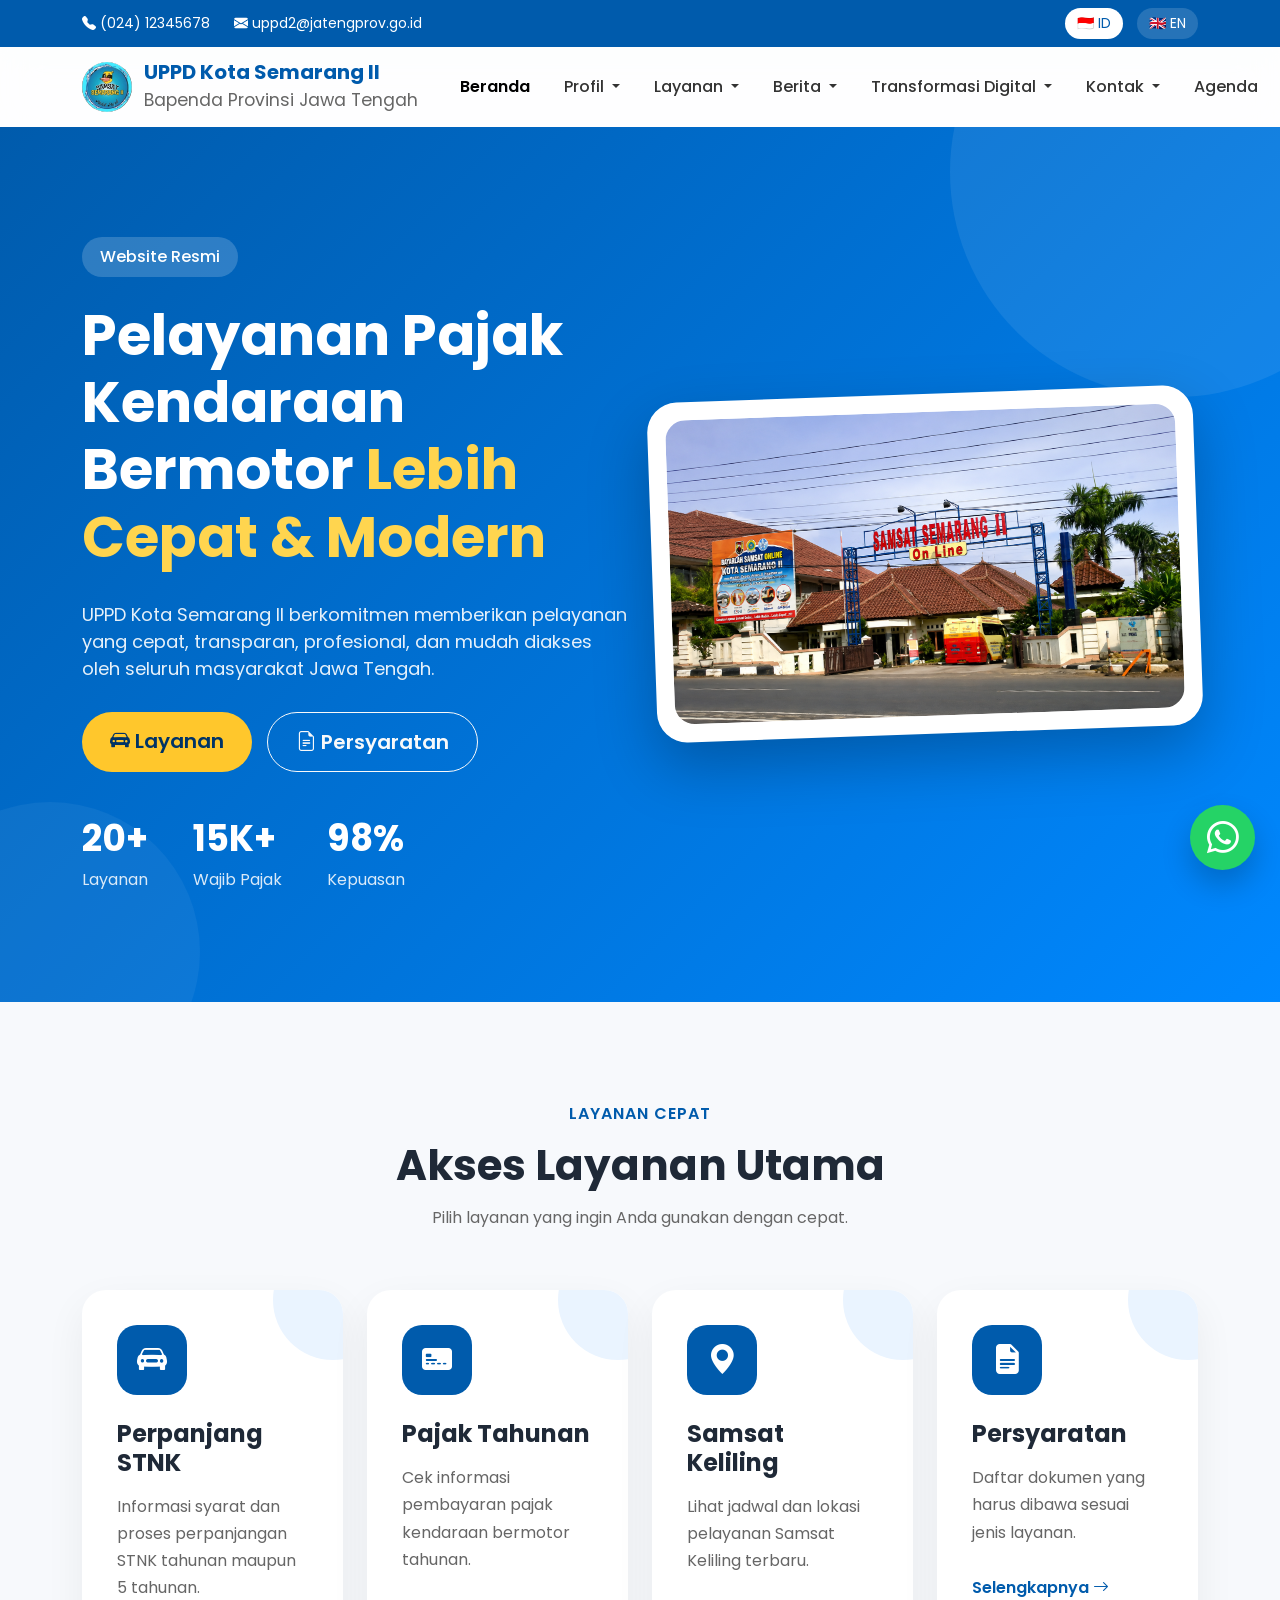
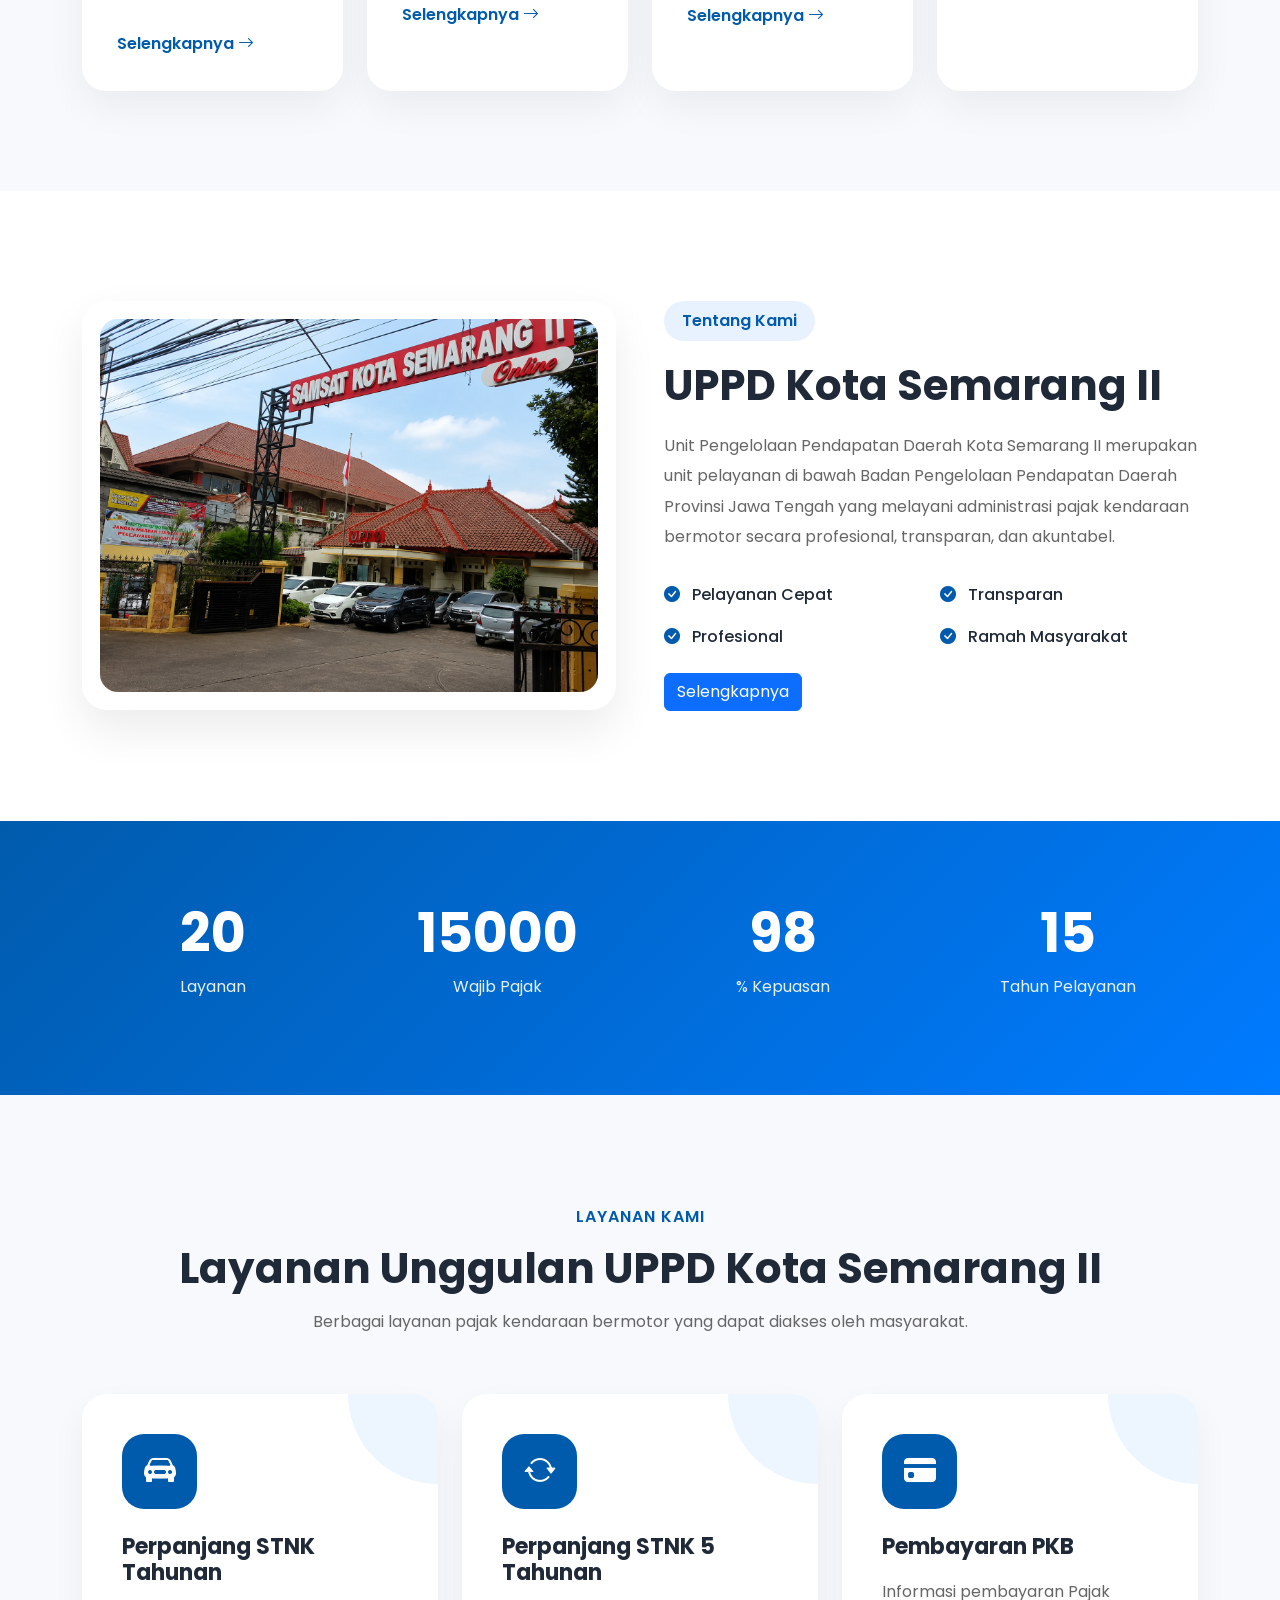
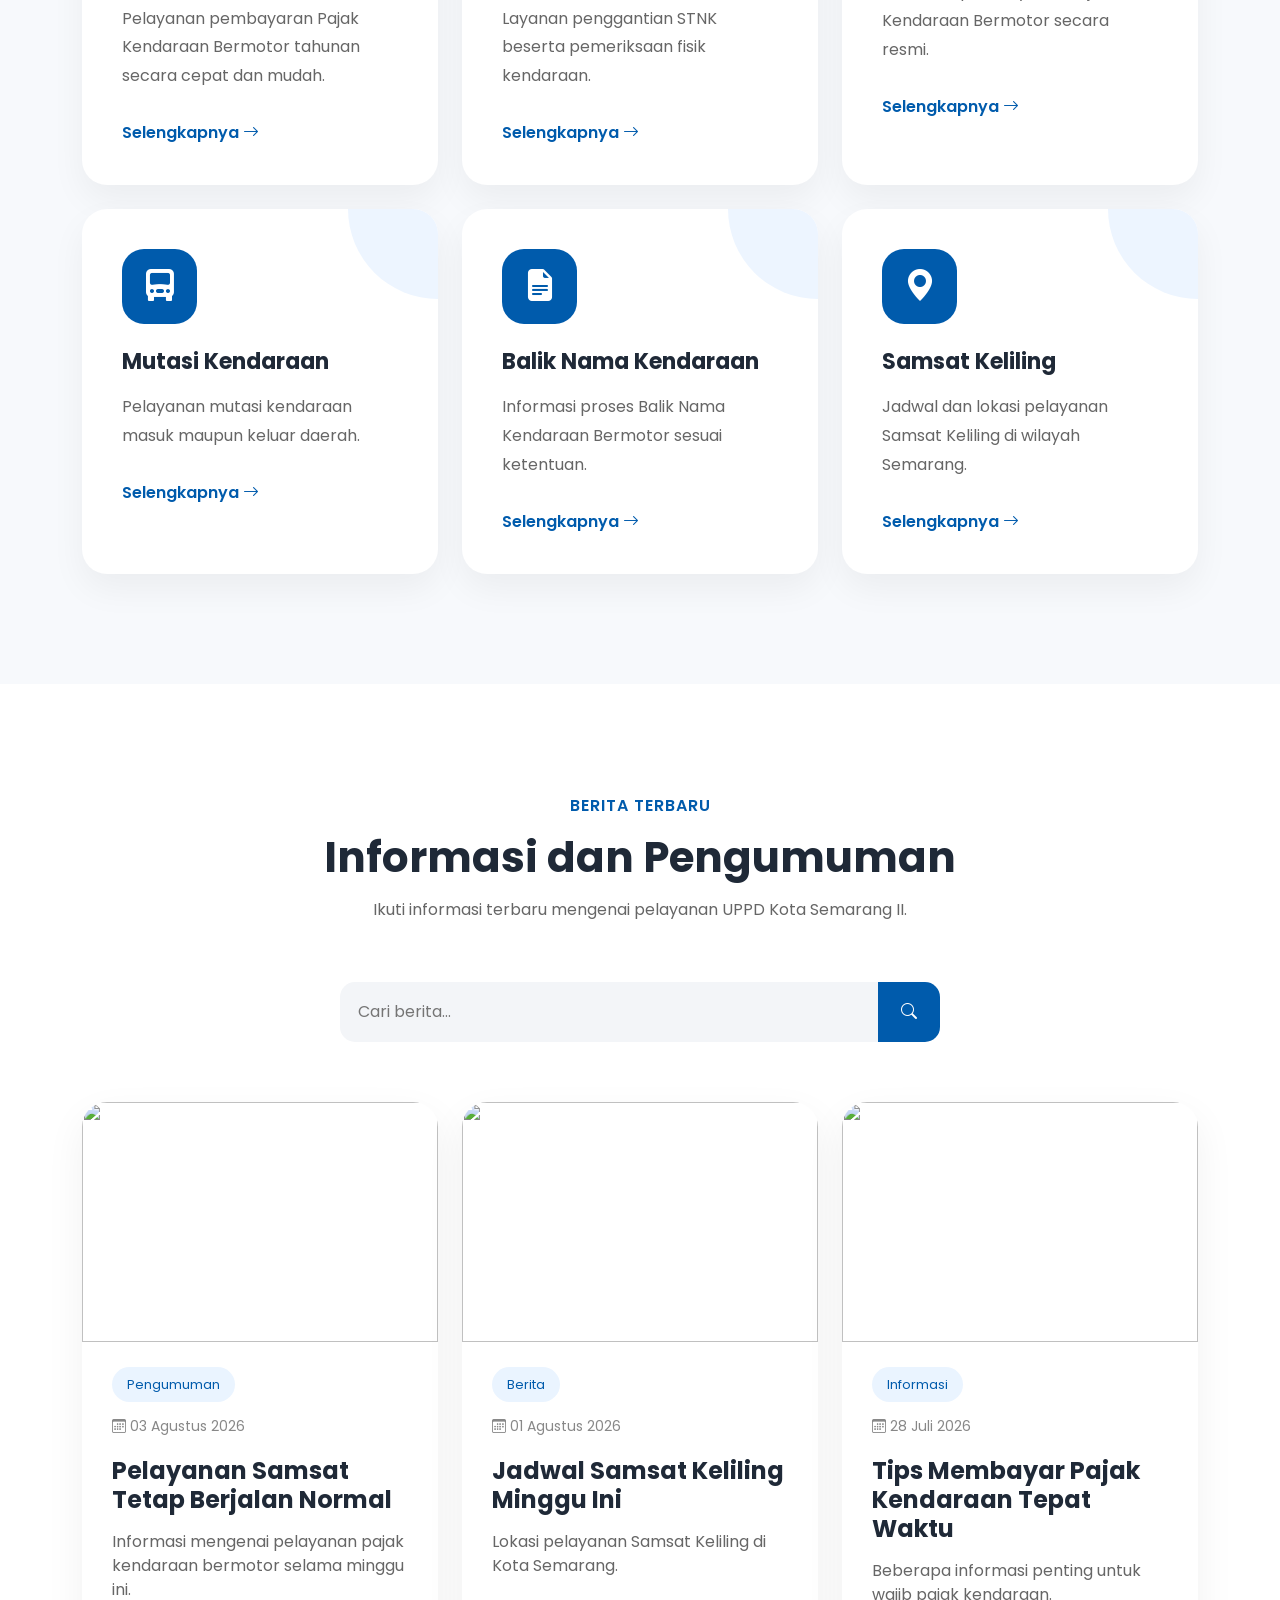
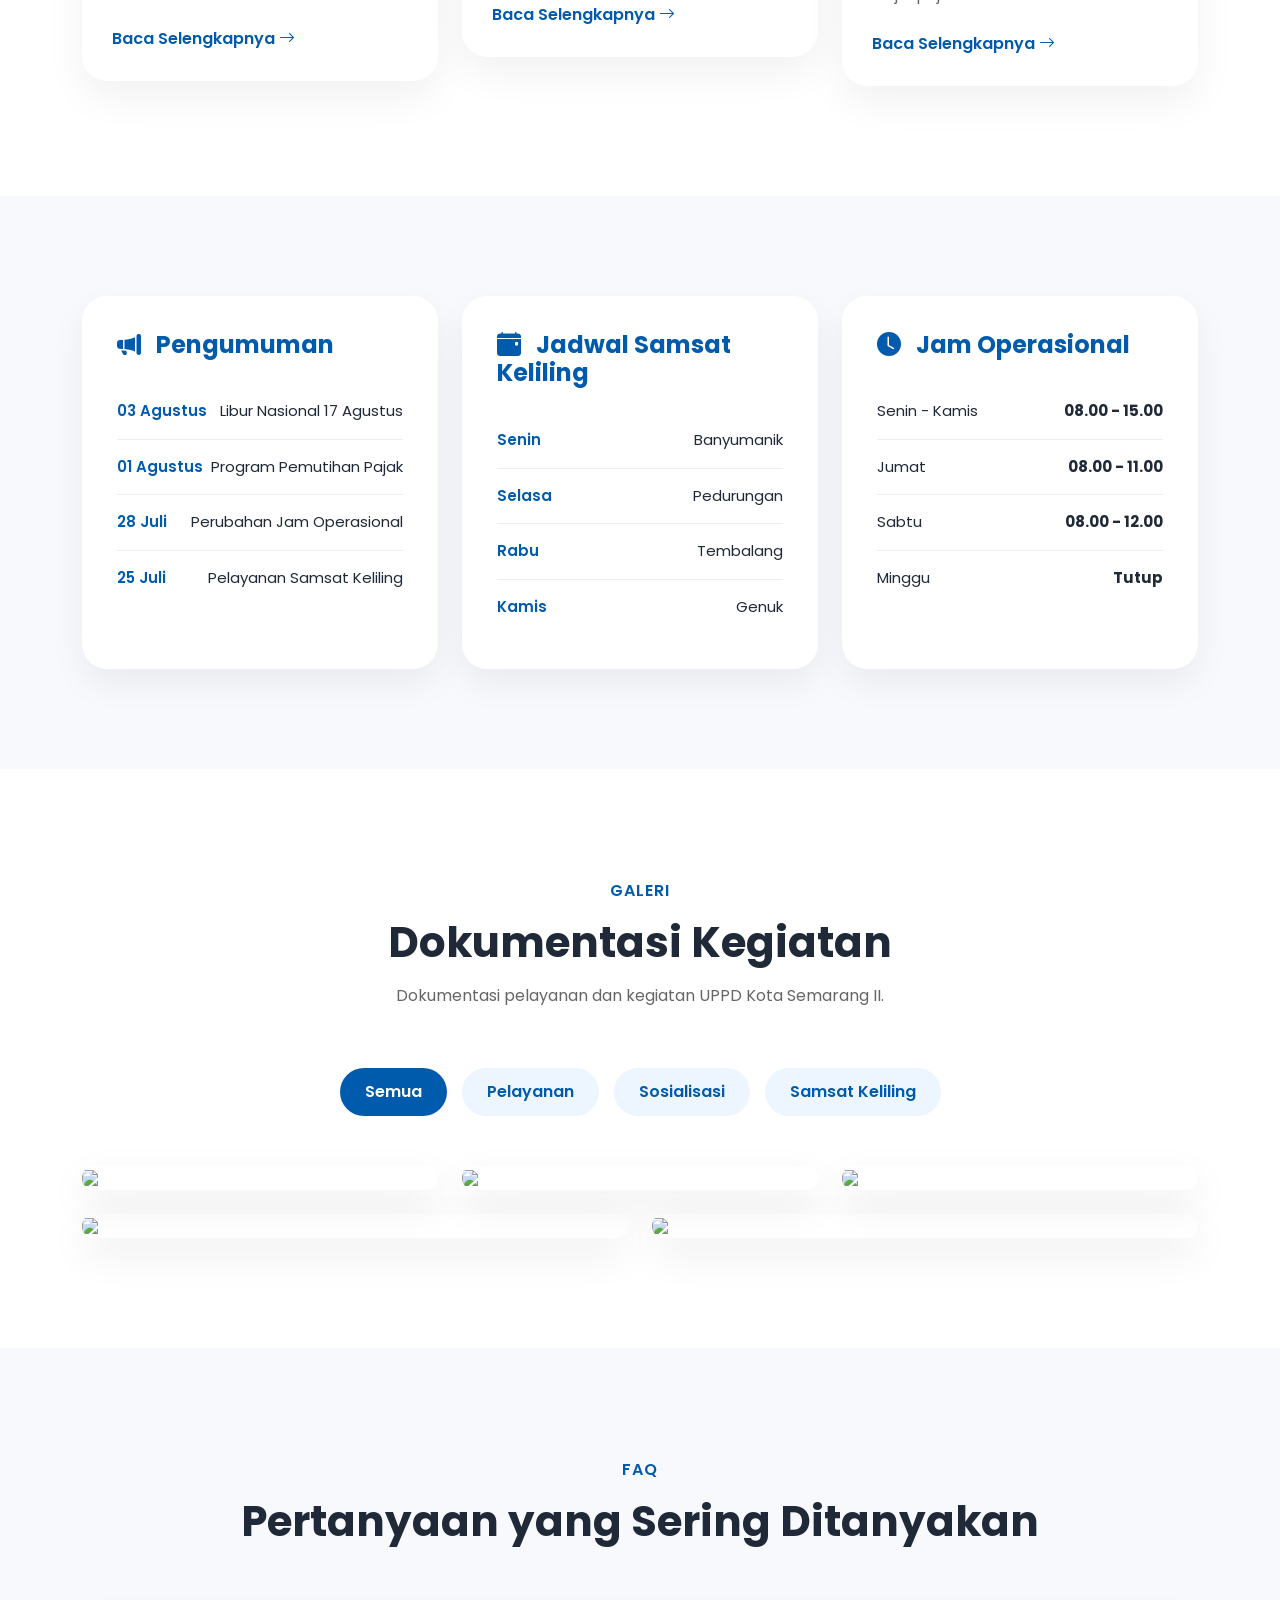
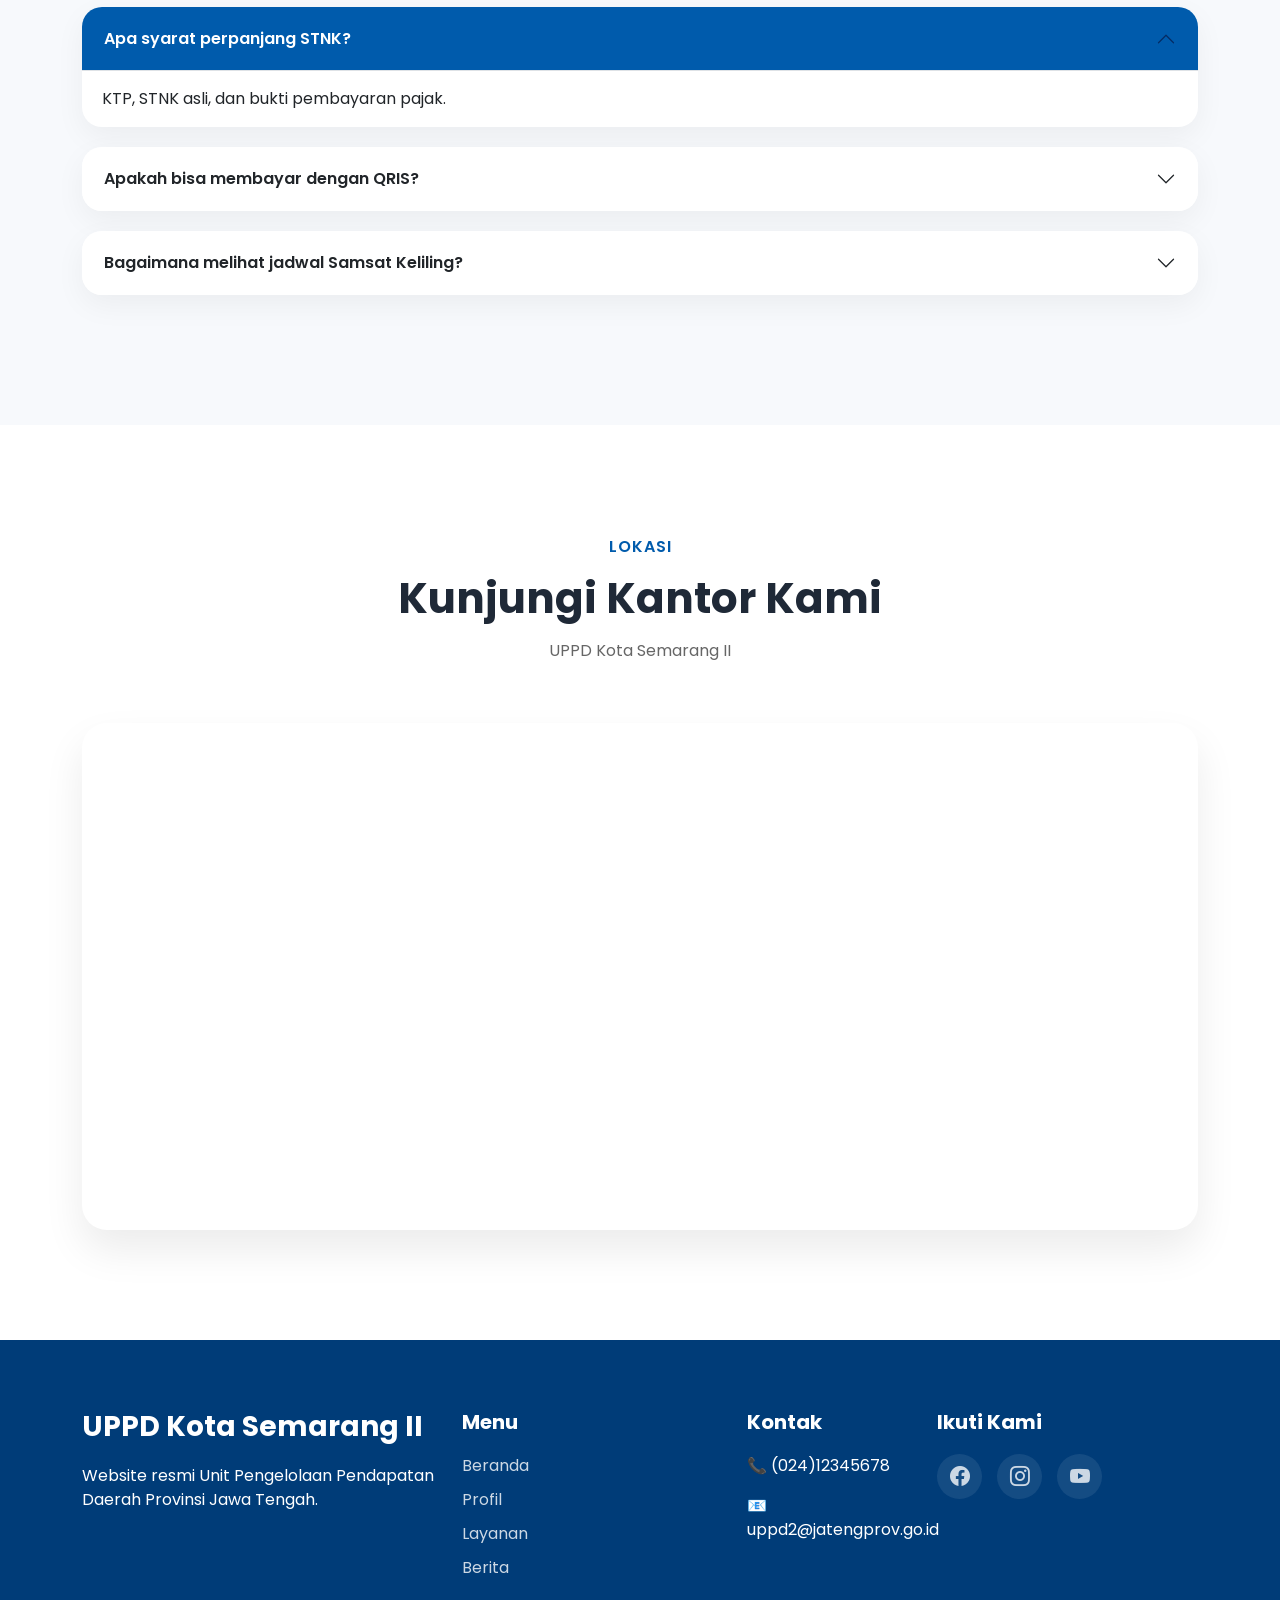
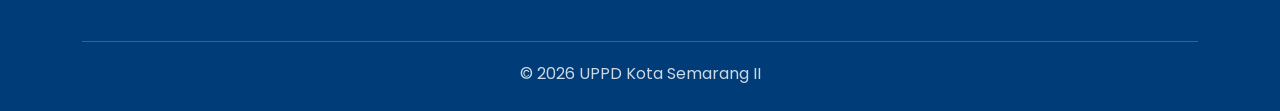
==== index.html @ 3cb52e7f "nambahin di index html agenda atau tombol agenda" ====
<!DOCTYPE html>
<html lang="id">

<head>
    <meta charset="UTF-8">
    <meta name="viewport" content="width=device-width, initial-scale=1.0">
    <link href="https://unpkg.com/aos@2.3.4/dist/aos.css" rel="stylesheet">

    <title>UPPD Kota Semarang II</title>

    <!-- Bootstrap -->
    <link href="https://cdn.jsdelivr.net/npm/bootstrap@5.3.8/dist/css/bootstrap.min.css" rel="stylesheet">

    <!-- Bootstrap Icons -->
    <link rel="stylesheet"
        href="https://cdn.jsdelivr.net/npm/bootstrap-icons@1.13.1/font/bootstrap-icons.min.css">

    <!-- Google Font -->
    <link href="https://fonts.googleapis.com/css2?family=Poppins:wght@300;400;500;600;700&display=swap"
        rel="stylesheet">

    <!-- CSS -->
    <link rel="stylesheet" href="assets/css/style.css">

</head>

<script src="https://unpkg.com/aos@2.3.4/dist/aos.js"></script>

<script>

AOS.init({

duration:900,

once:true

});

</script>

<div id="loader">

<div class="spinner-border text-primary">

</div>

</div>

<body>

    <!-- ================= TOP BAR ================= -->

    <div class="topbar">

        <div class="container">

            <div class="left">

                <span>
                    <i class="bi bi-telephone-fill"></i>
                    (024) 12345678
                </span>

                <span>
                    <i class="bi bi-envelope-fill"></i>
                    uppd2@jatengprov.go.id
                </span>

            </div>

            <div class="right">

                <button class="lang-btn active">
                    🇮🇩 ID
                </button>

                <button class="lang-btn">
                    🇬🇧 EN
                </button>

            </div>

        </div>

    </div>

    <!-- ================= NAVBAR ================= -->

    <nav class="navbar navbar-expand-lg custom-navbar">

        <div class="container">

            <a class="navbar-brand d-flex align-items-center" href="#">

                <img src="assets/img/logo.png"
                    class="logo">

                <div>

                    <h5>UPPD Kota Semarang II</h5>

                    <small>Bapenda Provinsi Jawa Tengah</small>

                </div>

            </a>

            <button class="navbar-toggler"
                data-bs-toggle="collapse"
                data-bs-target="#navbar">

                <span class="navbar-toggler-icon"></span>

            </button>

            <div class="collapse navbar-collapse"
                id="navbar">

                <ul class="navbar-nav ms-auto">

                    <!-- Beranda -->
<li class="nav-item">
    <a href="index.html" class="nav-link active">Beranda</a>
</li>

<!-- Profil -->
<li class="nav-item dropdown">

    <a class="nav-link dropdown-toggle"
       href="javascript:void(0)">

        Profil

    </a>

    <ul class="dropdown-menu">

        <li><a class="dropdown-item" href="pages/sejarah.html">Sejarah</a></li>

        <li><a class="dropdown-item" href="pages/visi misi.html">Visi & Misi</a></li>

        <li><a class="dropdown-item" href="pages/struktur organisasi.html">Struktur Organisasi</a></li>

        <li><a class="dropdown-item" href="pages/tugas fungsi.html">Tugas & Fungsi</a></li>

    </ul>

</li>

<!-- Layanan -->
<li class="nav-item dropdown">

    <a class="nav-link dropdown-toggle"
       href="javascript:void(0)">

        Layanan

    </a>

    <ul class="dropdown-menu">

        <li><a class="dropdown-item" href="#">Perpanjang STNK</a></li>

        <li><a class="dropdown-item" href="#">Pajak Tahunan</a></li>

        <li><a class="dropdown-item" href="#">Balik Nama</a></li>

        <li><a class="dropdown-item" href="#">Mutasi Kendaraan</a></li>

    </ul>

</li>

<!-- Berita -->
<li class="nav-item dropdown">

    <a class="nav-link dropdown-toggle"
       href="javascript:void(0)">

        Berita

    </a>

    <ul class="dropdown-menu">

        <li><a class="dropdown-item" href="#">Berita Terbaru</a></li>

        <li><a class="dropdown-item" href="#">Pengumuman</a></li>


    </ul>

</li>

<!-- Transformasi Digital -->
<li class="nav-item dropdown">

    <a class="nav-link dropdown-toggle"
       href="javascript:void(0)">

        Transformasi Digital

    </a>

    <ul class="dropdown-menu">

        <li><a class="dropdown-item" href="#">Infrastruktur Digital</a></li>

        <li><a class="dropdown-item" href="#">Pemerintahan Digital</a></li>

        <li><a class="dropdown-item" href="#">Ekonomi Digital</a></li>

        <li><a class="dropdown-item" href="#">Masyarakat Digital</a></li>

    </ul>

</li>


<!-- Kontak -->
<li class="nav-item dropdown">

    <a class="nav-link dropdown-toggle"
       href="javascript:void(0)">

        Kontak

    </a>

    <ul class="dropdown-menu">

    <li><a class="dropdown-item" href="https://www.youtube.com/@samsatsemarang2" target="_blank">

        <i class="bi bi-youtube text-danger me-2"></i>YouTube</a></li>



        <li><a class="dropdown-item" href="https://www.instagram.com/samsatsemarang2?igsh=bXV6NGZ3dWNsMjY3" target="_blank">

         <i class="bi bi-instagram text-danger me-2"></i>Instagram</a></li>



       <li><a class="dropdown-item"href="https://x.com/samsatsmg2"target="_blank">

        <i class="bi bi-twitter-x text-dark me-2"></i>Twitter</a></li>



        <li><a class="dropdown-item"href="https://www.tiktok.com/@samsatsemarang2?_r=1&_t=ZS-98YslvscVRh"target="_blank">

        <i class="bi bi-tiktok text-dark me-2"></i>TikTok</a></li>

    </ul>

</li>

<!-- Agenda -->
<li class="nav-item">
    <a href="#" class="nav-link">
        
        Agenda

    </a>

</li>

                </ul>

            </div>

        </div>

    </nav>

<!-- ================= HERO ================= -->

<section class="hero">

    <div class="container">

        <div class="row align-items-center">

            <div class="col-lg-6">

                <span class="hero-badge">
                    Website Resmi
                </span>

                <h1>
                    Pelayanan Pajak Kendaraan Bermotor
                    <span>Lebih Cepat & Modern</span>
                </h1>

                <p>
                    UPPD Kota Semarang II berkomitmen memberikan pelayanan
                    yang cepat, transparan, profesional, dan mudah diakses
                    oleh seluruh masyarakat Jawa Tengah.
                </p>

                <div class="hero-button">

                    <a href="#" class="btn btn-primary btn-lg">
                        <i class="bi bi-car-front-fill"></i>
                        Layanan
                    </a>

                    <a href="#" class="btn btn-outline-light btn-lg">
                        <i class="bi bi-file-earmark-text"></i>
                        Persyaratan
                    </a>

                </div>

                <div class="hero-info">

                    <div>

                        <h3>20+</h3>

                        <span>Layanan</span>

                    </div>

                    <div>

                        <h3>15K+</h3>

                        <span>Wajib Pajak</span>

                    </div>

                    <div>

                        <h3>98%</h3>

                        <span>Kepuasan</span>

                    </div>

                </div>

            </div>

            <div class="col-lg-6">

                <div class="hero-image">

                    <img src="assets/img/gedung_samsat.png"
                        class="img-fluid"
                        alt="Gedung UPPD Kota Semarang II">

                </div>

            </div>

        </div>

    </div>

</section>

<!-- ================= QUICK SERVICE ================= -->

<section class="quick-service">

    <div class="container">

        <div class="section-title text-center">

            <span>Layanan Cepat</span>

            <h2>Akses Layanan Utama</h2>

            <p>
                Pilih layanan yang ingin Anda gunakan dengan cepat.
            </p>

        </div>

        <div class="row g-4">

            <div class="col-lg-3 col-md-6">

                <div class="service-card">

                    <div class="service-icon">
                        <i class="bi bi-car-front-fill"></i>
                    </div>

                    <h4>Perpanjang STNK</h4>

                    <p>
                        Informasi syarat dan proses perpanjangan STNK tahunan maupun 5 tahunan.
                    </p>

                    <a href="#">
                        Selengkapnya
                        <i class="bi bi-arrow-right"></i>
                    </a>

                </div>

            </div>

            <div class="col-lg-3 col-md-6">

                <div class="service-card">

                    <div class="service-icon">

                        <i class="bi bi-credit-card-2-front-fill"></i>

                    </div>

                    <h4>Pajak Tahunan</h4>

                    <p>
                        Cek informasi pembayaran pajak kendaraan bermotor tahunan.
                    </p>

                    <a href="#">
                        Selengkapnya
                        <i class="bi bi-arrow-right"></i>
                    </a>

                </div>

            </div>

            <div class="col-lg-3 col-md-6">

                <div class="service-card">

                    <div class="service-icon">

                        <i class="bi bi-geo-alt-fill"></i>

                    </div>

                    <h4>Samsat Keliling</h4>

                    <p>
                        Lihat jadwal dan lokasi pelayanan Samsat Keliling terbaru.
                    </p>

                    <a href="#">
                        Selengkapnya
                        <i class="bi bi-arrow-right"></i>
                    </a>

                </div>

            </div>

            <div class="col-lg-3 col-md-6">

                <div class="service-card">

                    <div class="service-icon">

                        <i class="bi bi-file-earmark-text-fill"></i>

                    </div>

                    <h4>Persyaratan</h4>

                    <p>
                        Daftar dokumen yang harus dibawa sesuai jenis layanan.
                    </p>

                    <a href="#">
                        Selengkapnya
                        <i class="bi bi-arrow-right"></i>
                    </a>

                </div>

            </div>

        </div>

    </div>

</section>

<!-- ================= ABOUT ================= -->

<section class="about">

    <div class="container">

        <div class="row align-items-center g-5">

            <div class="col-lg-6">

                <div class="about-image">

                    <img src="assets/img/gambar_gedung.png"
                        class="img-fluid"
                        alt="Gedung UPPD Kota Semarang II">


                </div>

            </div>

            <div class="col-lg-6">

                <span class="section-tag">
                    Tentang Kami
                </span>

                <h2>
                    UPPD Kota Semarang II
                </h2>

                <p>

                    Unit Pengelolaan Pendapatan Daerah Kota Semarang II
                    merupakan unit pelayanan di bawah Badan Pengelolaan
                    Pendapatan Daerah Provinsi Jawa Tengah yang melayani
                    administrasi pajak kendaraan bermotor secara profesional,
                    transparan, dan akuntabel.

                </p>

                <div class="about-list">

                    <div>

                        <i class="bi bi-check-circle-fill"></i>

                        Pelayanan Cepat

                    </div>

                    <div>

                        <i class="bi bi-check-circle-fill"></i>

                        Transparan

                    </div>

                    <div>

                        <i class="bi bi-check-circle-fill"></i>

                        Profesional

                    </div>

                    <div>

                        <i class="bi bi-check-circle-fill"></i>

                        Ramah Masyarakat

                    </div>

                </div>

                <a href="#" class="btn btn-primary mt-4">

                    Selengkapnya

                </a>

            </div>

        </div>

    </div>

</section>

<!-- ================= STATISTICS ================= -->

<section class="statistics">

    <div class="container">

        <div class="row text-center">

            <div class="col-lg-3 col-md-6">

                <div class="stat-card">

                    <h2 class="counter" data-target="20">0</h2>

                    <p>Layanan</p>

                </div>

            </div>

            <div class="col-lg-3 col-md-6">

                <div class="stat-card">

                    <h2 class="counter" data-target="15000">0</h2>

                    <p>Wajib Pajak</p>

                </div>

            </div>

            <div class="col-lg-3 col-md-6">

                <div class="stat-card">

                    <h2 class="counter" data-target="98">0</h2>

                    <p>% Kepuasan</p>

                </div>

            </div>

            <div class="col-lg-3 col-md-6">

                <div class="stat-card">

                    <h2 class="counter" data-target="15">0</h2>

                    <p>Tahun Pelayanan</p>

                </div>

            </div>

        </div>

    </div>

</section>

<!-- ================= SERVICES ================= -->

<section class="services">

    <div class="container">

        <div class="section-title text-center">

            <span>Layanan Kami</span>

            <h2>Layanan Unggulan UPPD Kota Semarang II</h2>

            <p>
                Berbagai layanan pajak kendaraan bermotor yang dapat diakses oleh masyarakat.
            </p>

        </div>

        <div class="row g-4">

            <div class="col-lg-4 col-md-6">

                <div class="service-box">

                    <div class="service-top">

                        <i class="bi bi-car-front-fill"></i>

                    </div>

                    <h4>Perpanjang STNK Tahunan</h4>

                    <p>
                        Pelayanan pembayaran Pajak Kendaraan Bermotor tahunan secara cepat dan mudah.
                    </p>

                    <a href="#">
                        Selengkapnya
                        <i class="bi bi-arrow-right"></i>
                    </a>

                </div>

            </div>

            <div class="col-lg-4 col-md-6">

                <div class="service-box">

                    <div class="service-top">

                        <i class="bi bi-arrow-repeat"></i>

                    </div>

                    <h4>Perpanjang STNK 5 Tahunan</h4>

                    <p>
                        Layanan penggantian STNK beserta pemeriksaan fisik kendaraan.
                    </p>

                    <a href="#">
                        Selengkapnya
                        <i class="bi bi-arrow-right"></i>
                    </a>

                </div>

            </div>

            <div class="col-lg-4 col-md-6">

                <div class="service-box">

                    <div class="service-top">

                        <i class="bi bi-credit-card-fill"></i>

                    </div>

                    <h4>Pembayaran PKB</h4>

                    <p>
                        Informasi pembayaran Pajak Kendaraan Bermotor secara resmi.
                    </p>

                    <a href="#">
                        Selengkapnya
                        <i class="bi bi-arrow-right"></i>
                    </a>

                </div>

            </div>

            <div class="col-lg-4 col-md-6">

                <div class="service-box">

                    <div class="service-top">

                        <i class="bi bi-truck-front-fill"></i>

                    </div>

                    <h4>Mutasi Kendaraan</h4>

                    <p>
                        Pelayanan mutasi kendaraan masuk maupun keluar daerah.
                    </p>

                    <a href="#">
                        Selengkapnya
                        <i class="bi bi-arrow-right"></i>
                    </a>

                </div>

            </div>

            <div class="col-lg-4 col-md-6">

                <div class="service-box">

                    <div class="service-top">

                        <i class="bi bi-file-earmark-text-fill"></i>

                    </div>

                    <h4>Balik Nama Kendaraan</h4>

                    <p>
                        Informasi proses Balik Nama Kendaraan Bermotor sesuai ketentuan.
                    </p>

                    <a href="#">
                        Selengkapnya
                        <i class="bi bi-arrow-right"></i>
                    </a>

                </div>

            </div>

            <div class="col-lg-4 col-md-6">

                <div class="service-box">

                    <div class="service-top">

                        <i class="bi bi-geo-alt-fill"></i>

                    </div>

                    <h4>Samsat Keliling</h4>

                    <p>
                        Jadwal dan lokasi pelayanan Samsat Keliling di wilayah Semarang.
                    </p>

                    <a href="#">
                        Selengkapnya
                        <i class="bi bi-arrow-right"></i>
                    </a>

                </div>

            </div>

        </div>

    </div>

</section>

<!-- ================= NEWS ================= -->

<section class="news">

    <div class="container">

        <div class="section-title text-center">

            <span>Berita Terbaru</span>

            <h2>Informasi dan Pengumuman</h2>

            <p>
                Ikuti informasi terbaru mengenai pelayanan UPPD Kota Semarang II.
            </p>

        </div>

        <div class="news-search">

            <input type="text"
                placeholder="Cari berita...">

            <button>

                <i class="bi bi-search"></i>

            </button>

        </div>

        <div class="row g-4">

            <!-- Card 1 -->

            <div class="col-lg-4">

                <div class="news-card">

                    <img src="https://placehold.co/600x400?text=Berita+1">

                    <div class="news-body">

                        <span class="badge-news">
                            Pengumuman
                        </span>

                        <small>

                            <i class="bi bi-calendar3"></i>

                            03 Agustus 2026

                        </small>

                        <h4>

                            Pelayanan Samsat Tetap Berjalan Normal

                        </h4>

                        <p>

                            Informasi mengenai pelayanan pajak kendaraan bermotor
                            selama minggu ini.

                        </p>

                        <a href="#">

                            Baca Selengkapnya

                            <i class="bi bi-arrow-right"></i>

                        </a>

                    </div>

                </div>

            </div>

            <!-- Card 2 -->

            <div class="col-lg-4">

                <div class="news-card">

                    <img src="https://placehold.co/600x400?text=Berita+2">

                    <div class="news-body">

                        <span class="badge-news">
                            Berita
                        </span>

                        <small>

                            <i class="bi bi-calendar3"></i>

                            01 Agustus 2026

                        </small>

                        <h4>

                            Jadwal Samsat Keliling Minggu Ini

                        </h4>

                        <p>

                            Lokasi pelayanan Samsat Keliling di Kota Semarang.

                        </p>

                        <a href="#">

                            Baca Selengkapnya

                            <i class="bi bi-arrow-right"></i>

                        </a>

                    </div>

                </div>

            </div>

            <!-- Card 3 -->

            <div class="col-lg-4">

                <div class="news-card">

                    <img src="https://placehold.co/600x400?text=Berita+3">

                    <div class="news-body">

                        <span class="badge-news">
                            Informasi
                        </span>

                        <small>

                            <i class="bi bi-calendar3"></i>

                            28 Juli 2026

                        </small>

                        <h4>

                            Tips Membayar Pajak Kendaraan Tepat Waktu

                        </h4>

                        <p>

                            Beberapa informasi penting untuk wajib pajak kendaraan.

                        </p>

                        <a href="#">

                            Baca Selengkapnya

                            <i class="bi bi-arrow-right"></i>

                        </a>

                    </div>

                </div>

            </div>

        </div>

    </div>

</section>

<!-- ================= INFORMATION ================= -->

<section class="information">

    <div class="container">

        <div class="row g-4">

            <!-- Pengumuman -->

            <div class="col-lg-4">

                <div class="info-panel">

                    <h3>

                        <i class="bi bi-megaphone-fill"></i>

                        Pengumuman

                    </h3>

                    <ul>

                        <li>

                            <span>03 Agustus</span>

                            Libur Nasional 17 Agustus

                        </li>

                        <li>

                            <span>01 Agustus</span>

                            Program Pemutihan Pajak

                        </li>

                        <li>

                            <span>28 Juli</span>

                            Perubahan Jam Operasional

                        </li>

                        <li>

                            <span>25 Juli</span>

                            Pelayanan Samsat Keliling

                        </li>

                    </ul>

                </div>

            </div>

            <!-- Jadwal -->

            <div class="col-lg-4">

                <div class="info-panel">

                    <h3>

                        <i class="bi bi-calendar-event-fill"></i>

                        Jadwal Samsat Keliling

                    </h3>

                    <ul>

                        <li>

                            <span>Senin</span>

                            Banyumanik

                        </li>

                        <li>

                            <span>Selasa</span>

                            Pedurungan

                        </li>

                        <li>

                            <span>Rabu</span>

                            Tembalang

                        </li>

                        <li>

                            <span>Kamis</span>

                            Genuk

                        </li>

                    </ul>

                </div>

            </div>

            <!-- Jam -->

            <div class="col-lg-4">

                <div class="info-panel">

                    <h3>

                        <i class="bi bi-clock-fill"></i>

                        Jam Operasional

                    </h3>

                    <ul>

                        <li>

                            Senin - Kamis

                            <strong>08.00 - 15.00</strong>

                        </li>

                        <li>

                            Jumat

                            <strong>08.00 - 11.00</strong>

                        </li>

                        <li>

                            Sabtu

                            <strong>08.00 - 12.00</strong>

                        </li>

                        <li>

                            Minggu

                            <strong>Tutup</strong>

                        </li>

                    </ul>

                </div>

            </div>

        </div>

    </div>

</section>

<!-- ================= GALLERY ================= -->

<section class="gallery">

    <div class="container">

        <div class="section-title text-center">

            <span>Galeri</span>

            <h2>Dokumentasi Kegiatan</h2>

            <p>
                Dokumentasi pelayanan dan kegiatan UPPD Kota Semarang II.
            </p>

        </div>

        <div class="gallery-filter">

            <button class="active">Semua</button>
            <button>Pelayanan</button>
            <button>Sosialisasi</button>
            <button>Samsat Keliling</button>

        </div>

        <div class="row g-4">

            <div class="col-lg-4">

                <div class="gallery-card">

                    <img src="https://placehold.co/700x500?text=Gallery+1">

                </div>

            </div>

            <div class="col-lg-4">

                <div class="gallery-card">

                    <img src="https://placehold.co/700x500?text=Gallery+2">

                </div>

            </div>

            <div class="col-lg-4">

                <div class="gallery-card">

                    <img src="https://placehold.co/700x500?text=Gallery+3">

                </div>

            </div>

            <div class="col-lg-6">

                <div class="gallery-card">

                    <img src="https://placehold.co/900x500?text=Gallery+4">

                </div>

            </div>

            <div class="col-lg-6">

                <div class="gallery-card">

                    <img src="https://placehold.co/900x500?text=Gallery+5">

                </div>

            </div>

        </div>

    </div>

</section>

<!-- ================= FAQ ================= -->

<section class="faq">

<div class="container">

<div class="section-title text-center">

<span>FAQ</span>

<h2>Pertanyaan yang Sering Ditanyakan</h2>

</div>

<div class="accordion" id="faq">

<div class="accordion-item">

<h2 class="accordion-header">

<button class="accordion-button"
data-bs-toggle="collapse"
data-bs-target="#q1">

Apa syarat perpanjang STNK?

</button>

</h2>

<div id="q1"
class="accordion-collapse collapse show">

<div class="accordion-body">

KTP, STNK asli, dan bukti pembayaran pajak.

</div>

</div>

</div>

<div class="accordion-item">

<h2 class="accordion-header">

<button class="accordion-button collapsed"
data-bs-toggle="collapse"
data-bs-target="#q2">

Apakah bisa membayar dengan QRIS?

</button>

</h2>

<div id="q2"
class="accordion-collapse collapse">

<div class="accordion-body">

Ya, pembayaran mengikuti metode yang tersedia pada loket pelayanan.

</div>

</div>

</div>

<div class="accordion-item">

<h2 class="accordion-header">

<button class="accordion-button collapsed"
data-bs-toggle="collapse"
data-bs-target="#q3">

Bagaimana melihat jadwal Samsat Keliling?

</button>

</h2>

<div id="q3"
class="accordion-collapse collapse">

<div class="accordion-body">

Silakan lihat pada menu Jadwal Samsat Keliling di halaman utama.

</div>

</div>

</div>

</div>

</div>

</section>

<!-- ================= MAP ================= -->

<section class="maps">

    <div class="container">

        <div class="section-title text-center">

            <span>Lokasi</span>

            <h2>Kunjungi Kantor Kami</h2>

            <p>
                UPPD Kota Semarang II
            </p>

        </div>

        <div class="map-card">

            <iframe
                src="https://www.google.com/maps?q=UPPD+Kota+Semarang+II&output=embed"
                loading="lazy"
                allowfullscreen>
            </iframe>

        </div>

    </div>

</section>

<!-- ================= FOOTER ================= -->

<footer>

<div class="container">

<div class="row">

<div class="col-lg-4">

<h3>UPPD Kota Semarang II</h3>

<p>

Website resmi Unit Pengelolaan Pendapatan Daerah
Provinsi Jawa Tengah.

</p>

</div>

<div class="col-lg-3">

<h5>Menu</h5>

<ul>

<li><a href="#">Beranda</a></li>

<li><a href="#">Profil</a></li>

<li><a href="#">Layanan</a></li>

<li><a href="#">Berita</a></li>

</ul>

</div>

<div class="col-lg-2">

<h5>Kontak</h5>

<p>

📞 (024)12345678

</p>

<p>

📧 uppd2@jatengprov.go.id

</p>

</div>

<div class="col-lg-3">

<h5>Ikuti Kami</h5>

<div class="social">

<a href="#"><i class="bi bi-facebook"></i></a>

<a href="#"><i class="bi bi-instagram"></i></a>

<a href="#"><i class="bi bi-youtube"></i></a>

</div>

</div>

</div>

<hr>

<div class="copyright">

© 2026 UPPD Kota Semarang II

</div>

</div>

</footer>

<a href="#"
class="wa-button">

<i class="bi bi-whatsapp"></i>

</a>

<button id="topBtn">

<i class="bi bi-arrow-up"></i>

</button>

<script src="assets/js/main.js"></script>
<script src="https://cdn.jsdelivr.net/npm/bootstrap@5.3.8/dist/js/bootstrap.bundle.min.js"></script>

</body>
</html>
---- assets/css/style.css ----
/* =============================

GLOBAL

============================= */

*{
    margin:0;
    padding:0;
    box-sizing:border-box;
    font-family:'Poppins',sans-serif;
}

html{

    scroll-behavior:smooth;

}

body{

    background:#F5F7FA;
    color:#1F2937;

}

/* =============================

TOPBAR

============================= */

.topbar{

    background:#005BAC;
    color:white;
    padding:8px 0;
    font-size:14px;

}

.topbar .container{

    display:flex;
    justify-content:space-between;
    align-items:center;

}

.topbar span{

    margin-right:20px;

}

.lang-btn{

    border:none;
    background:rgba(255,255,255,.15);
    color:white;
    padding:5px 12px;
    border-radius:50px;
    margin-left:10px;
    transition:.3s;

}

.lang-btn:hover{

    background:white;
    color:#005BAC;

}

.lang-btn.active{

    background:white;
    color:#005BAC;

}

/* =============================

NAVBAR

============================= */

.custom-navbar{

    position:sticky;

    top:0;

    z-index:999;

    background:rgba(255,255,255,.85);

    backdrop-filter:blur(20px);

    transition:.35s;

    box-shadow:none;

}

.custom-navbar.scrolled{

    background:white;

    box-shadow:0 12px 35px rgba(0,0,0,.08);

}

.logo{

    width:50px;
    height:50px;
    border-radius:50%;
    margin-right:12px;

}

.navbar-brand h5{

    margin:0;
    font-weight:700;
    color:#005BAC;

}

.navbar-brand small{

    color:#666;

}

.nav-link{

    font-weight:500;
    margin-left:18px;
    color:#333;
    transition:.3s;

}

.nav-link:hover{

    color:#005BAC;

}

.nav-link.active{

    color:#005BAC;
    font-weight:600;

}

/* submenu */

.dropdown-submenu{

    position:relative;

}

.dropdown-submenu>.submenu{

    position:absolute;
    left:100%;
    top:0;

    width:250px;

    background:#fff;

    padding:15px 0;

    display:none;

    list-style:none;

    box-shadow:0 12px 30px rgba(0,0,0,.15);

}

.dropdown-submenu:hover>.submenu{

    display:block;

}

.submenu li a{

    display:block;
    padding:13px 25px;
    text-decoration:none;
    color:#222;

}

.submenu li a:hover{

    background:#0A88B5;
    color:white;

}

/* =============================

HERO

============================= */

.hero{

    position:relative;

    overflow:hidden;

    background:linear-gradient(
    135deg,
    #005BAC,
    #0088FF);

    color:white;

    padding:110px 0;

}

.hero::before{

    content:"";

    position:absolute;

    width:450px;

    height:450px;

    background:rgba(255,255,255,.08);

    border-radius:50%;

    top:-180px;

    right:-120px;

}

.hero::after{

    content:"";

    position:absolute;

    width:300px;

    height:300px;

    background:rgba(255,255,255,.05);

    border-radius:50%;

    bottom:-100px;

    left:-100px;

}

.hero .container{

    position:relative;

    z-index:2;

}

.hero-badge{

    display:inline-block;

    padding:8px 18px;

    border-radius:50px;

    background:rgba(255,255,255,.18);

    margin-bottom:25px;

    font-weight:500;

}

.hero h1{

    font-size:56px;

    font-weight:700;

    line-height:1.2;

}

.hero h1 span{

    color:#FFD54F;

}

.hero p{

    margin:30px 0;

    font-size:18px;

    opacity:.9;

}

.hero-button{

    display:flex;

    gap:15px;

    margin-bottom:45px;

}

.hero-button .btn{

    border-radius:50px;

    padding:14px 28px;

    font-weight:600;

}

.hero-button .btn-primary{

    background:#FFC72C;

    border:none;

    color:#003366;

}

.hero-button .btn-primary:hover{

    background:white;

}

.hero-button .btn-outline-light:hover{

    color:#005BAC;

}

.hero-info{

    display:flex;

    gap:45px;

}

.hero-info h3{

    font-size:36px;

    font-weight:700;

}

.hero-info span{

    opacity:.85;

}

.hero-image{

    background:white;

    padding:18px;

    border-radius:30px;

    box-shadow:0 25px 60px rgba(0,0,0,.25);

    transform:rotate(-2deg);

}

.hero-image img{

    border-radius:20px;

}

/*==============================

SECTION TITLE

==============================*/

.section-title{

    margin-bottom:60px;

}

.section-title span{

    color:#005BAC;

    font-weight:600;

    letter-spacing:1px;

    text-transform:uppercase;

}

.section-title h2{

    font-size:42px;

    font-weight:700;

    margin:15px 0;

}

.section-title p{

    color:#666;

}


/*==============================

QUICK SERVICE

==============================*/

.quick-service{

    padding:100px 0;

    background:#F7F9FC;

}

.service-card{

    background:white;

    border-radius:24px;

    padding:35px;

    height:100%;

    transition:.35s;

    box-shadow:0 15px 40px rgba(0,0,0,.06);

    position:relative;

    overflow:hidden;

}

.service-card::before{

    content:"";

    position:absolute;

    width:120px;

    height:120px;

    background:#EAF4FF;

    border-radius:50%;

    top:-50px;

    right:-50px;

    transition:.4s;

}

.service-card:hover{

    transform:translateY(-12px);

    box-shadow:0 25px 60px rgba(0,0,0,.15);

}

.service-card:hover::before{

    transform:scale(1.5);

}

.service-icon{

    width:70px;

    height:70px;

    border-radius:20px;

    background:#005BAC;

    color:white;

    display:flex;

    justify-content:center;

    align-items:center;

    font-size:30px;

    margin-bottom:25px;

}

.service-card h4{

    font-weight:700;

    margin-bottom:15px;

}

.service-card p{

    color:#666;

    line-height:1.7;

    margin-bottom:30px;

}

.service-card a{

    text-decoration:none;

    font-weight:600;

    color:#005BAC;

}

.service-card a i{

    transition:.3s;

}

.service-card:hover a i{

    margin-left:8px;

}

/*=============================

ABOUT

=============================*/

.about{

    padding:110px 0;

    background:white;

}

.section-tag{

    display:inline-block;

    background:#E8F2FF;

    color:#005BAC;

    padding:8px 18px;

    border-radius:50px;

    font-weight:600;

    margin-bottom:20px;

}

.about h2{

    font-size:42px;

    font-weight:700;

    margin-bottom:20px;

}

.about p{

    color:#666;

    line-height:1.9;

}

.about-image{

    background:white;

    padding:18px;

    border-radius:25px;

    box-shadow:0 20px 45px rgba(0,0,0,.08);

}

.about-image img{

    border-radius:18px;

}

.about-list{

    display:grid;

    grid-template-columns:repeat(2,1fr);

    gap:18px;

    margin-top:30px;

}

.about-list div{

    font-weight:500;

}

.about-list i{

    color:#005BAC;

    margin-right:8px;

}

/*=============================

STATISTICS

=============================*/

.statistics{

    background:linear-gradient(135deg,#005BAC,#007BFF);

    padding:80px 0;

}

.stat-card{

    color:white;

}

.stat-card h2{

    font-size:54px;

    font-weight:700;

}

.stat-card p{

    margin-top:10px;

    opacity:.9;

}

/*=============================

SERVICES

=============================*/

.services{

    padding:110px 0;

    background:#F7F9FC;

}

.service-box{

    background:white;

    padding:40px;

    border-radius:25px;

    height:100%;

    transition:.35s;

    box-shadow:0 15px 35px rgba(0,0,0,.05);

    position:relative;

    overflow:hidden;

}

.service-box::before{

    content:"";

    position:absolute;

    width:180px;

    height:180px;

    background:#EDF5FF;

    border-radius:50%;

    top:-90px;

    right:-90px;

    transition:.4s;

}

.service-box:hover{

transform:translateY(-12px);

box-shadow:0 25px 60px rgba(0,0,0,.14);

}

.service-box:hover::before{

    transform:scale(1.4);

}

.service-top{

    width:75px;

    height:75px;

    border-radius:22px;

    background:#005BAC;

    color:white;

    display:flex;

    justify-content:center;

    align-items:center;

    font-size:32px;

    margin-bottom:25px;

}

.service-box h4{

    font-size:22px;

    font-weight:700;

    margin-bottom:18px;

}

.service-box p{

    color:#666;

    line-height:1.8;

    margin-bottom:30px;

}

.service-box a{

    color:#005BAC;

    text-decoration:none;

    font-weight:600;

}

.service-box a i{

    transition:.3s;

}

.service-box:hover a i{

    margin-left:8px;

}

/*=========================

NEWS

==========================*/

.news{

    padding:110px 0;

    background:white;

}

.news-search{

    max-width:600px;

    margin:0 auto 60px;

    display:flex;

}

.news-search input{

    width:100%;

    border:none;

    background:#F3F5F8;

    padding:18px;

    border-radius:15px 0 0 15px;

    outline:none;

}

.news-search button{

    width:70px;

    border:none;

    background:#005BAC;

    color:white;

    border-radius:0 15px 15px 0;

}

.news-card{

    background:white;

    border-radius:25px;

    overflow:hidden;

    box-shadow:0 15px 40px rgba(0,0,0,.06);

    transition:.35s;

}

.news-card:hover{

    transform:translateY(-10px);

}

.news-card img{

    width:100%;

    height:240px;

    object-fit:cover;

}

.news-body{

    padding:30px;

}

.badge-news{

    background:#EAF4FF;

    color:#005BAC;

    padding:8px 15px;

    border-radius:50px;

    font-size:13px;

}

.news-body small{

    display:block;

    margin:20px 0;

    color:#888;

}

.news-body h4{

    font-weight:700;

    margin-bottom:15px;

}

.news-body p{

    color:#666;

    margin-bottom:25px;

}

.news-body a{

    color:#005BAC;

    text-decoration:none;

    font-weight:600;

}

/*==============================

INFORMATION

==============================*/

.information{

    padding:100px 0;

    background:#F7F9FC;

}

.info-panel{

    background:white;

    border-radius:25px;

    padding:35px;

    box-shadow:0 15px 35px rgba(0,0,0,.06);

    height:100%;

}

.info-panel h3{

    font-size:24px;

    margin-bottom:25px;

    color:#005BAC;

    font-weight:700;

}

.info-panel h3 i{

    margin-right:10px;

}

.info-panel ul{

    list-style:none;

    padding:0;

    margin:0;

}

.info-panel li{

    padding:16px 0;

    border-bottom:1px solid #eee;

    display:flex;

    justify-content:space-between;

    align-items:center;

    font-size:15px;

}

.info-panel li:last-child{

    border:none;

}

.info-panel span{

    color:#005BAC;

    font-weight:600;

}

/*=========================

GALLERY

==========================*/

.gallery{

    padding:110px 0;

    background:white;

}

.gallery-filter{

    display:flex;

    justify-content:center;

    gap:15px;

    margin-bottom:50px;

}

.gallery-filter button{

    border:none;

    background:#EDF5FF;

    color:#005BAC;

    padding:12px 25px;

    border-radius:50px;

    transition:.3s;

    font-weight:600;

}

.gallery-filter button.active,

.gallery-filter button:hover{

    background:#005BAC;

    color:white;

}

.gallery-card{

    overflow:hidden;

    border-radius:25px;

    box-shadow:0 15px 40px rgba(0,0,0,.08);

}

.gallery-card img{

    width:100%;

    transition:.5s;

}

.gallery-card:hover img{

    transform:scale(1.08);

}

/*=========================

FAQ

==========================*/

.faq{

padding:110px 0;

background:#F7F9FC;

}

.accordion-item{

border:none;

margin-bottom:20px;

border-radius:20px !important;

overflow:hidden;

box-shadow:0 10px 30px rgba(0,0,0,.05);

}

.accordion-button{

font-weight:600;

padding:22px;

}

.accordion-button:not(.collapsed){

background:#005BAC;

color:white;

}

/*==============================

MAP

===============================*/

.maps{

    padding:110px 0;

    background:white;

}

.map-card{

    overflow:hidden;

    border-radius:25px;

    box-shadow:0 20px 40px rgba(0,0,0,.08);

}

.map-card iframe{

    width:100%;

    height:500px;

    border:none;

}

/*=========================

FOOTER

==========================*/

footer{

background:#003C78;

color:white;

padding:70px 0 25px;

}

footer h3,
footer h5{

margin-bottom:20px;

font-weight:700;

}

footer ul{

padding:0;

list-style:none;

}

footer li{

margin-bottom:10px;

}

footer a{

color:white;

text-decoration:none;

opacity:.8;

transition:.3s;

}

footer a:hover{

opacity:1;

padding-left:5px;

}

.social{

display:flex;

gap:15px;

margin-top:20px;

}

.social a{

width:45px;

height:45px;

background:rgba(255,255,255,.1);

display:flex;

justify-content:center;

align-items:center;

border-radius:50%;

font-size:20px;

}

.social a:hover{

background:#FFC72C;

color:#003C78;

}

footer hr{

margin:45px 0 20px;

opacity:.2;

}

.copyright{

text-align:center;

opacity:.8;

}

/*=========================

WHATSAPP

==========================*/

.wa-button{

position:fixed;

right:25px;

bottom:30px;

width:65px;

height:65px;

background:#25D366;

color:white;

display:flex;

justify-content:center;

align-items:center;

border-radius:50%;

font-size:32px;

text-decoration:none;

box-shadow:0 15px 30px rgba(0,0,0,.2);

z-index:999;

transition:.3s;

}

.wa-button:hover{

transform:scale(1.1);

color:white;

}

#topBtn{

position:fixed;

left:25px;

bottom:30px;

width:55px;

height:55px;

border:none;

background:#005BAC;

color:white;

border-radius:50%;

display:none;

z-index:999;

box-shadow:0 15px 30px rgba(0,0,0,.2);

}

.btn{

transition:.35s;

}

.btn:hover{

transform:translateY(-3px);

box-shadow:0 18px 35px rgba(0,91,172,.25);

}

#loader{

position:fixed;

top:0;

left:0;

width:100%;

height:100%;

background:white;

display:flex;

justify-content:center;

align-items:center;

z-index:99999;

transition:.5s;

}

/* ===========================
NAVBAR DROPDOWN
=========================== */

.navbar .dropdown {
    position: relative;
}

.navbar .dropdown-menu {
    display: block;
    opacity: 0;
    visibility: hidden;
    transform: translateY(10px);
    transition: all .3s ease;
    border: none;
    border-radius: 15px;
    box-shadow: 0 15px 35px rgba(0,0,0,.12);
    min-width: 240px;
    padding: 10px;
}

.navbar .dropdown:hover .dropdown-menu {
    opacity: 1;
    visibility: visible;
    transform: translateY(0);
}

.dropdown-item {
    padding: 12px 18px;
    border-radius: 10px;
    transition: .3s;
}

.dropdown-item:hover {
    background: #005BAC;
    color: #fff;
    padding-left: 25px;
}
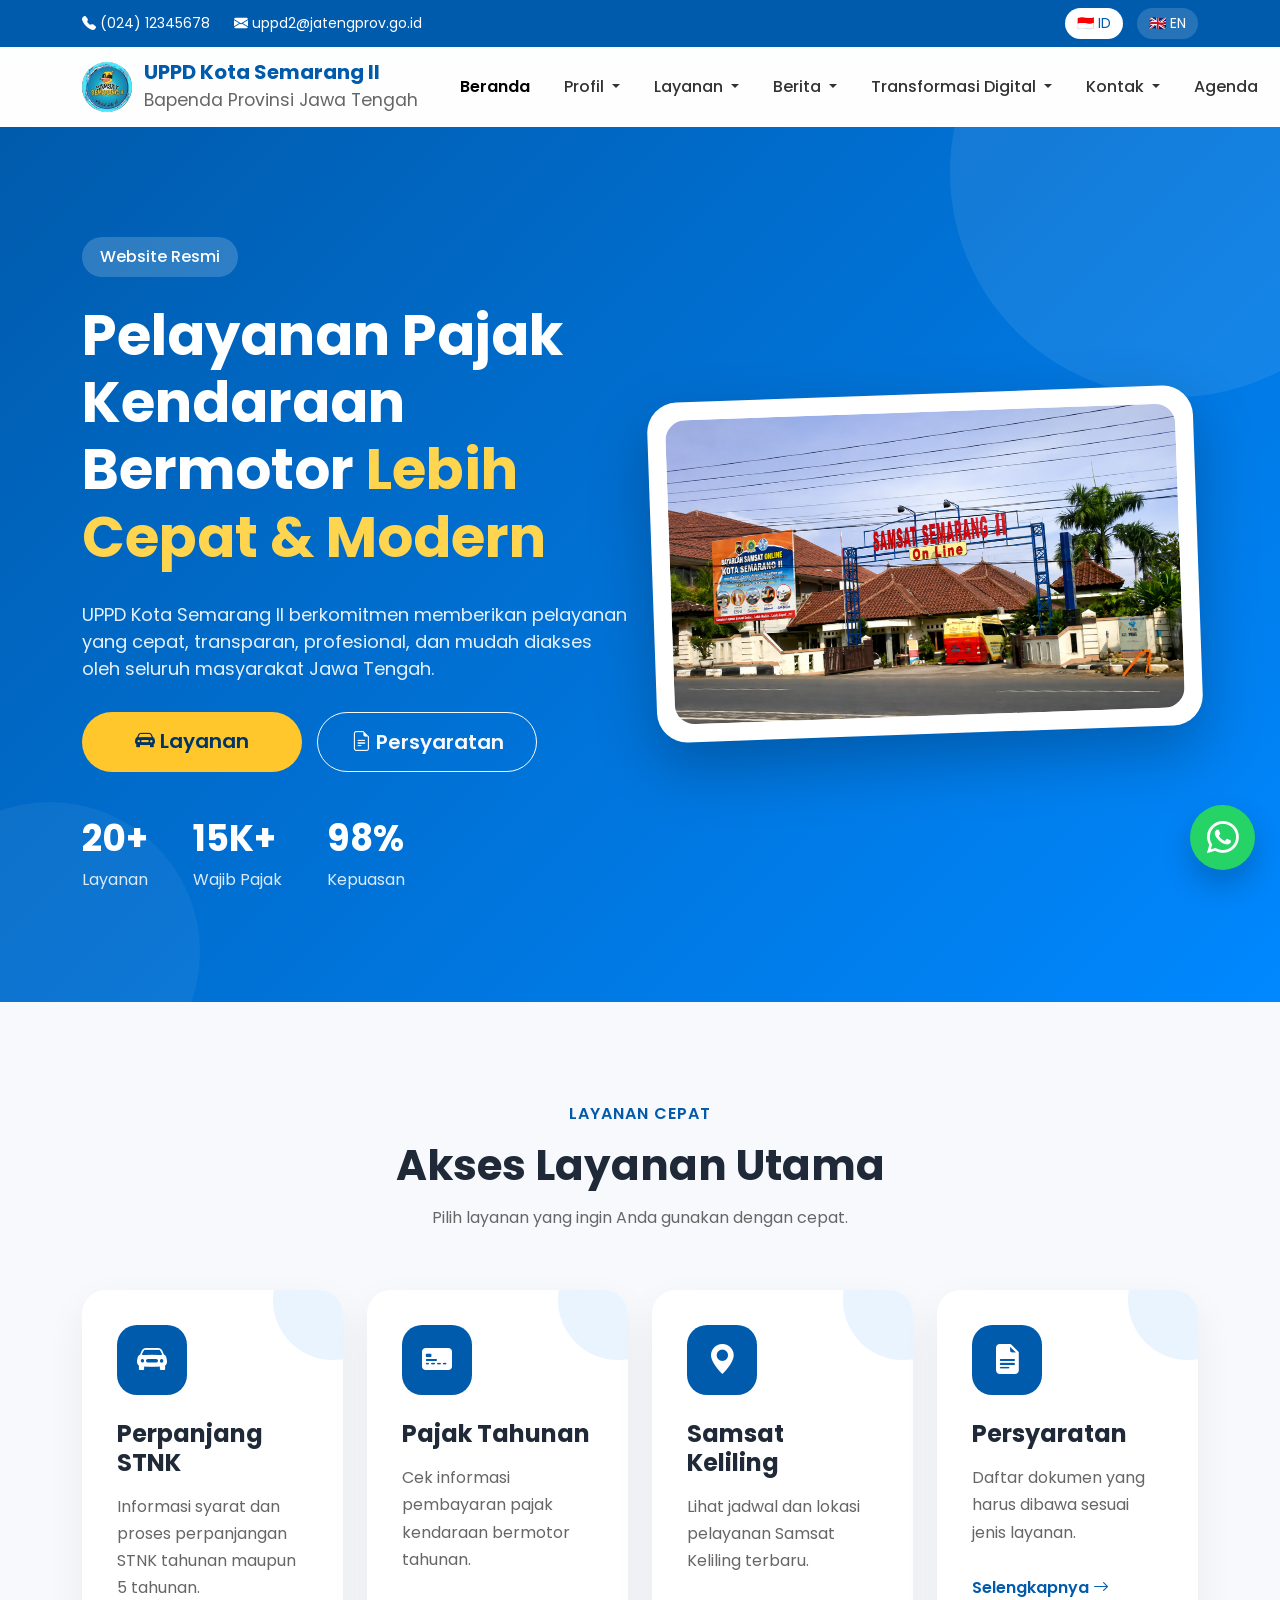
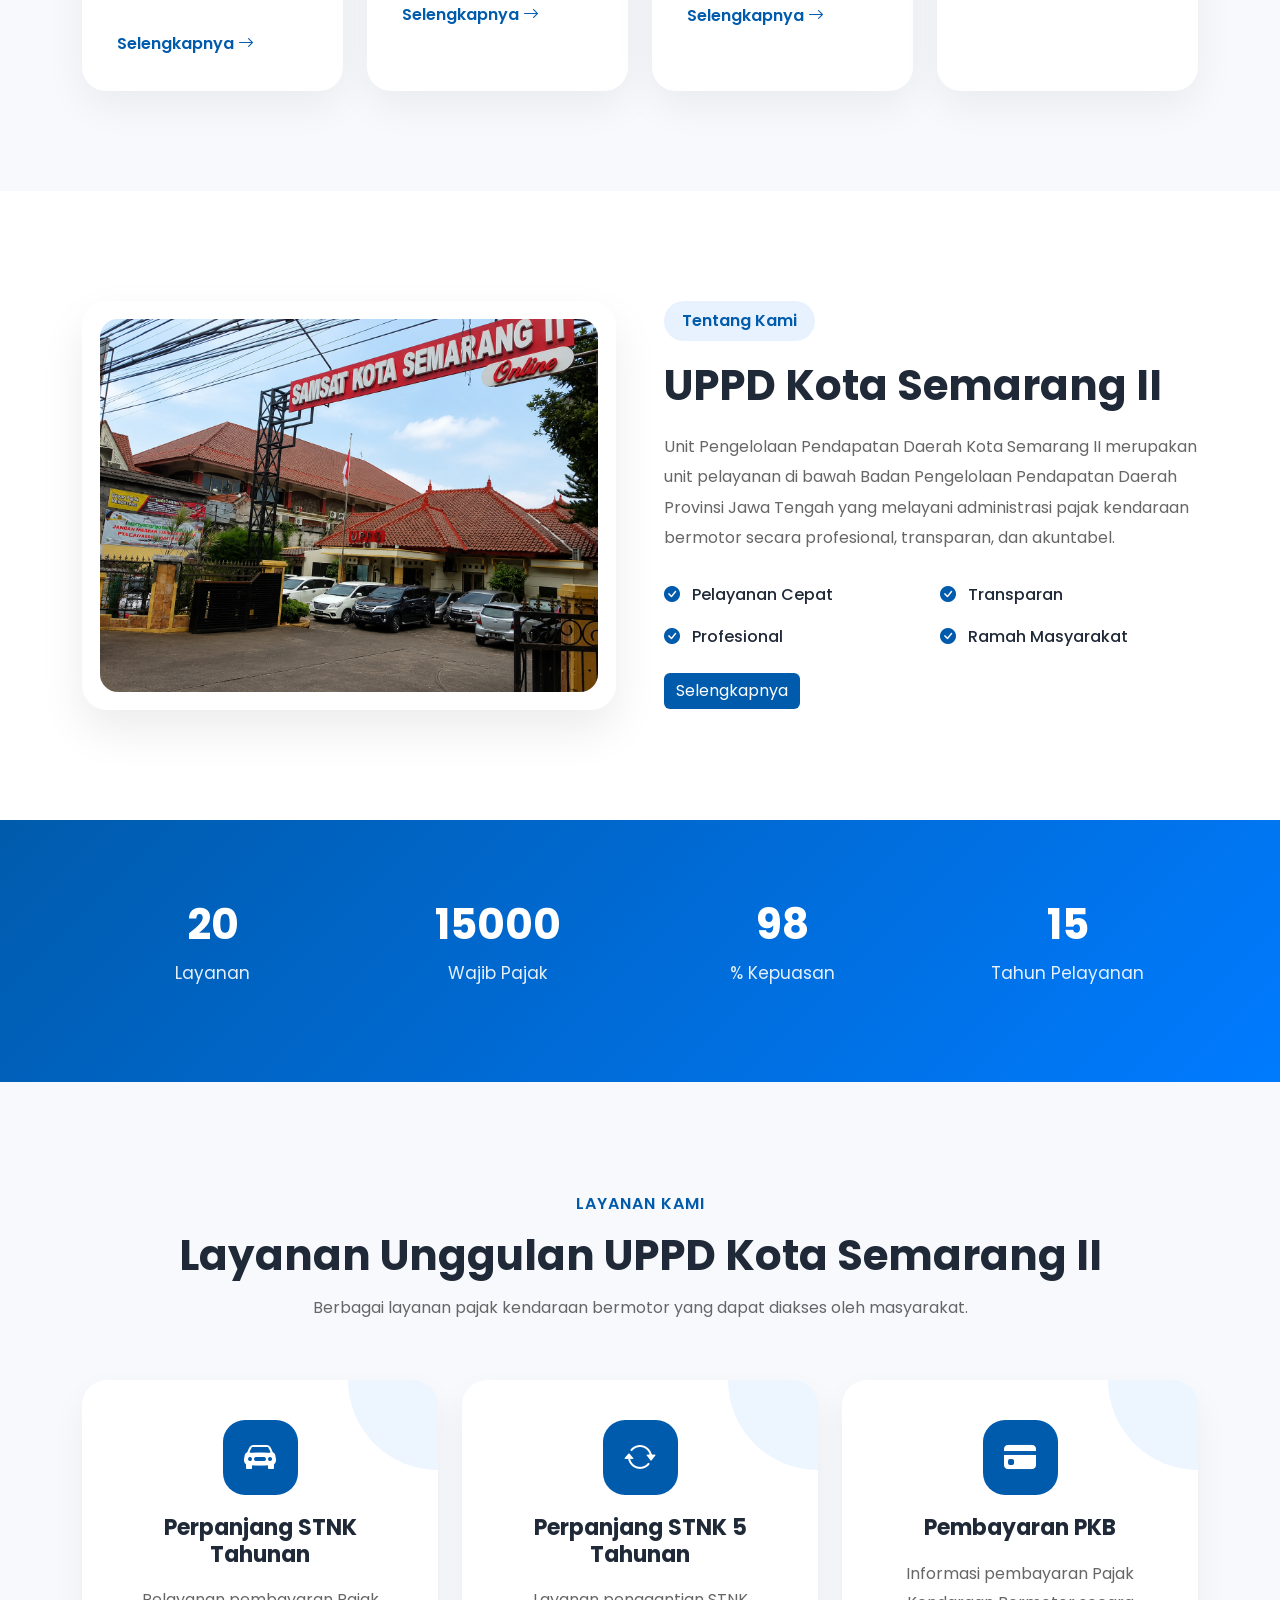
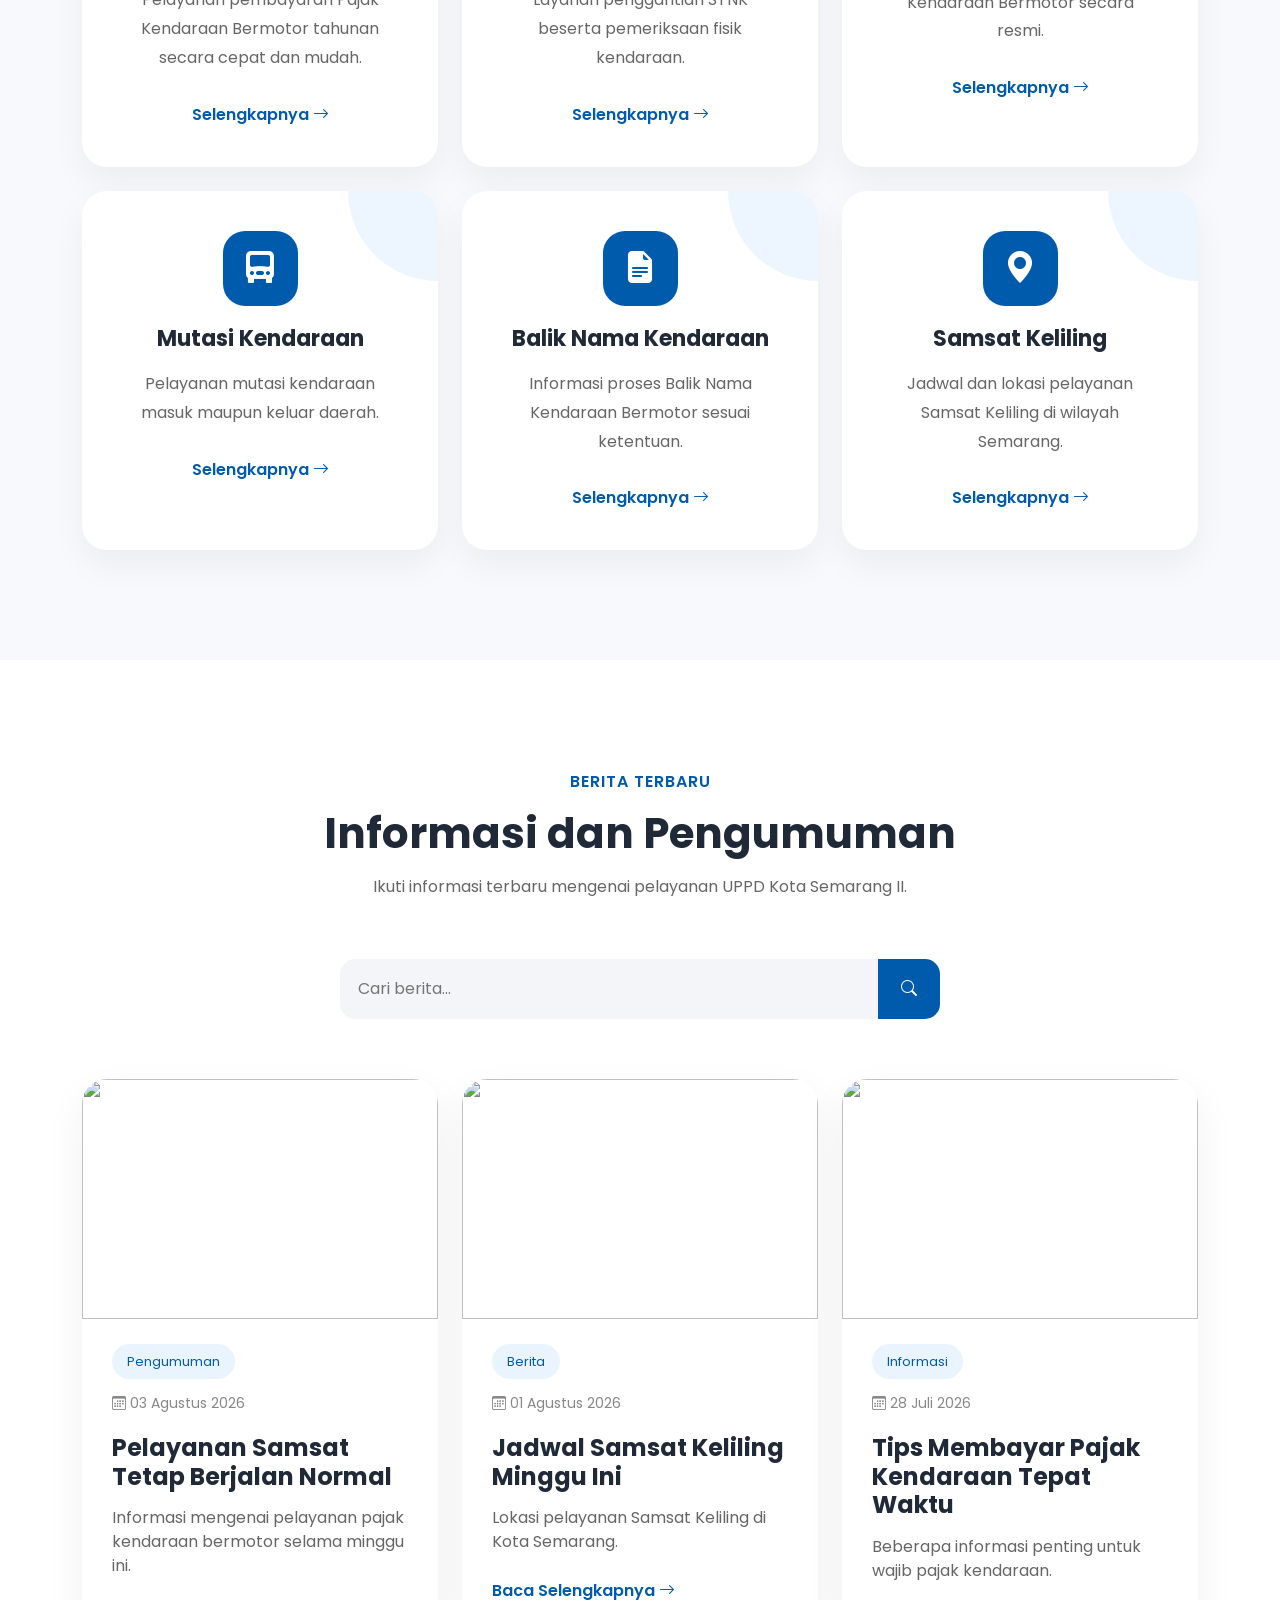
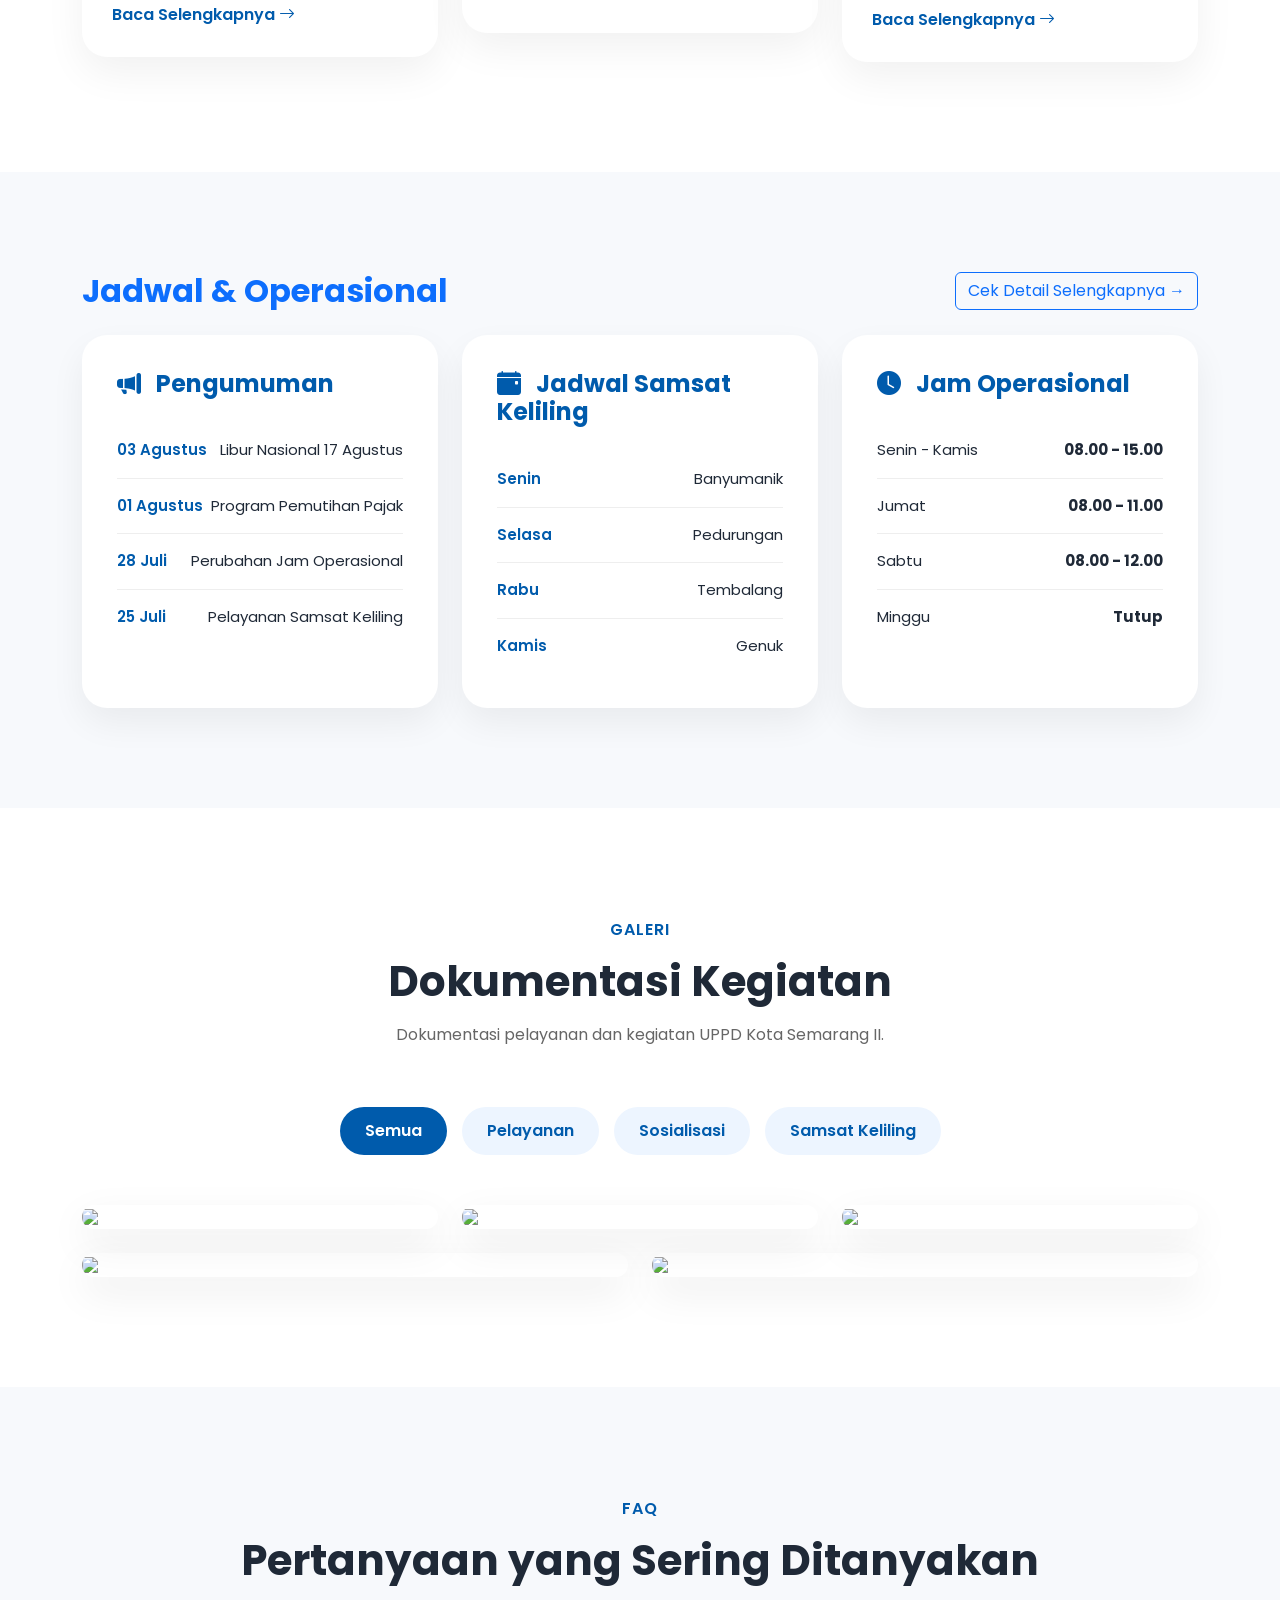
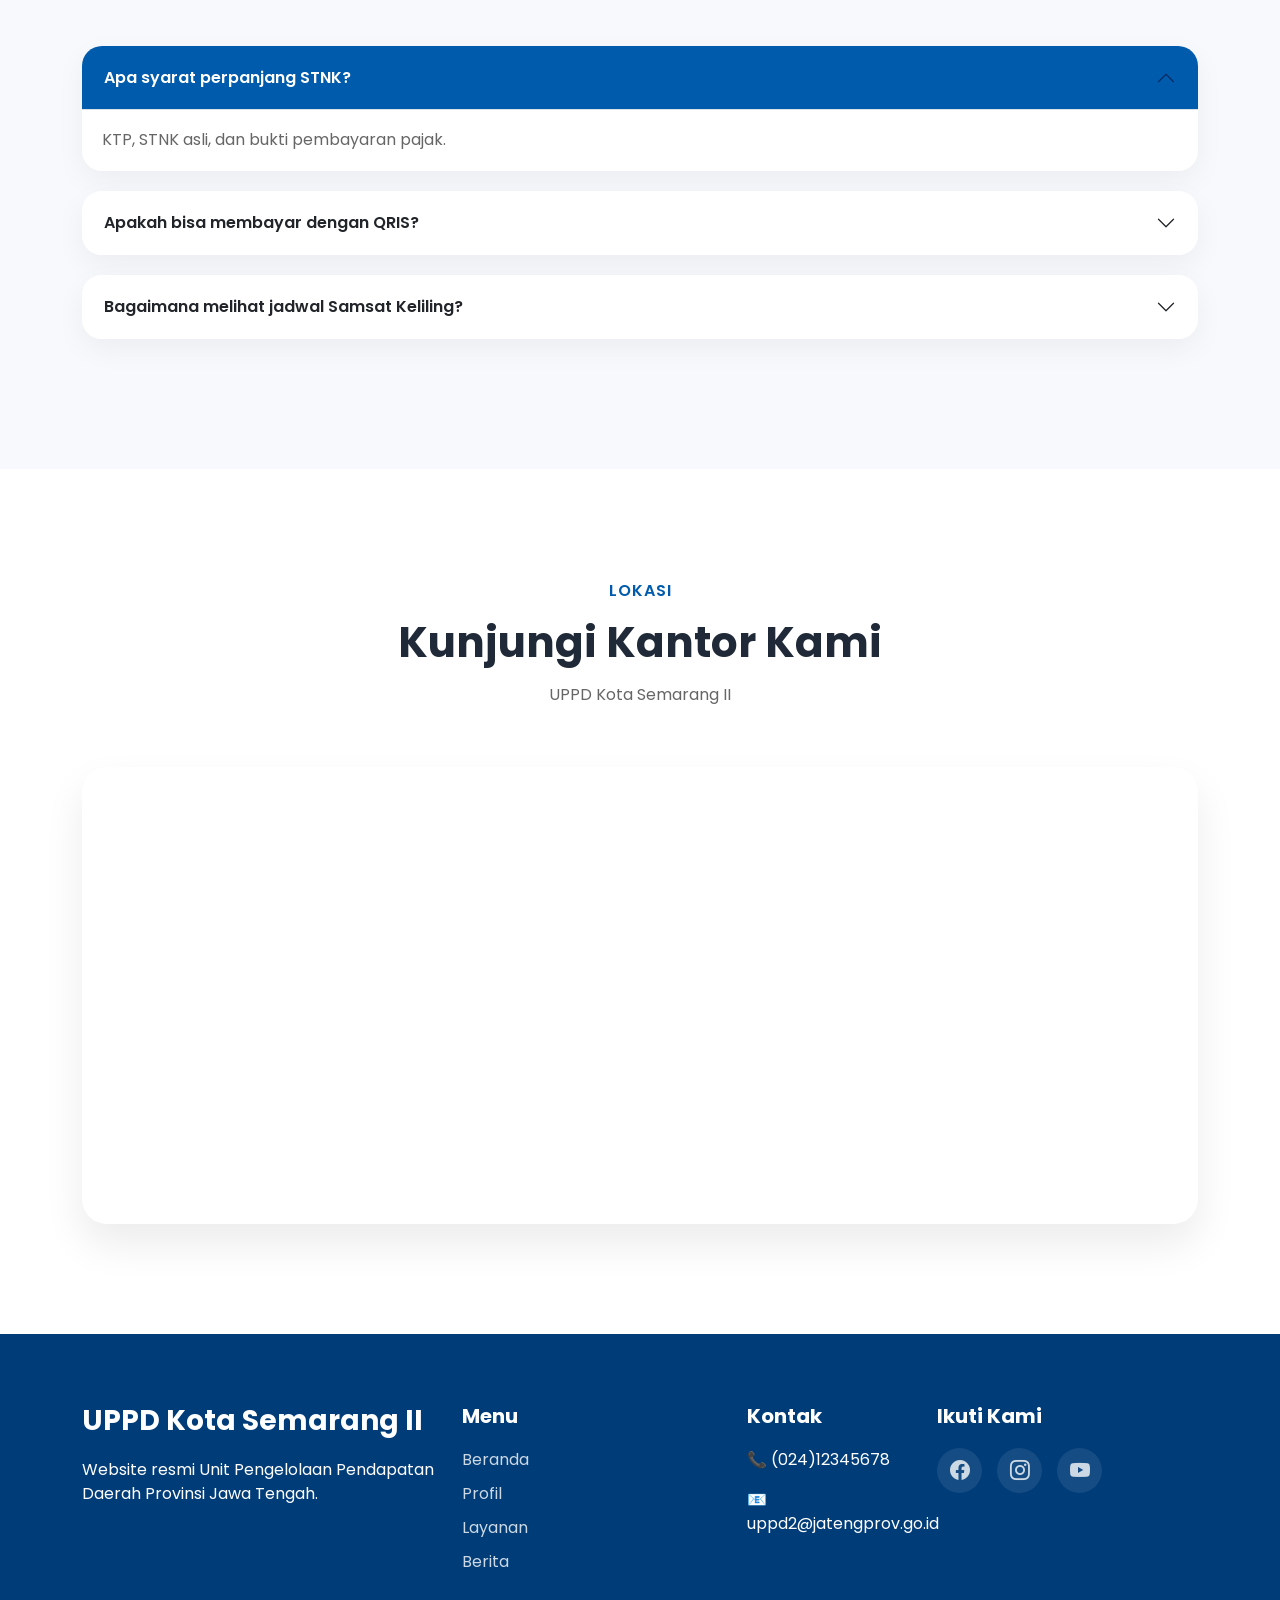
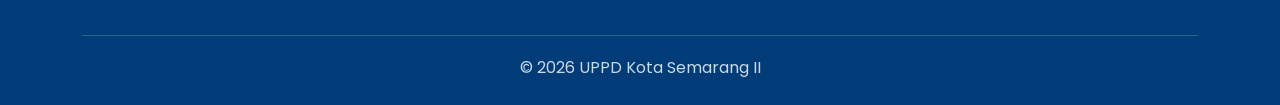
==== commit e80eab14: "membuat fitur agenda" ====
--- a/index.html
+++ b/index.html
@@ -159,13 +159,13 @@
 
     <ul class="dropdown-menu">
 
-        <li><a class="dropdown-item" href="#">Perpanjang STNK</a></li>
-
-        <li><a class="dropdown-item" href="#">Pajak Tahunan</a></li>
-
-        <li><a class="dropdown-item" href="#">Balik Nama</a></li>
-
-        <li><a class="dropdown-item" href="#">Mutasi Kendaraan</a></li>
+        <li><a class="dropdown-item" href="pages/perpanjangan_stnk.html">Perpanjang STNK</a></li>
+
+        <li><a class="dropdown-item" href="pages/pajak tahunan.html">Pajak Tahunan</a></li>
+
+        <li><a class="dropdown-item" href="pages/balik nama">Balik Nama</a></li>
+
+        <li><a class="dropdown-item" href="pages/mutasi kendaraan">Mutasi Kendaraan</a></li>
 
     </ul>
 
@@ -257,7 +257,7 @@
 
 <!-- Agenda -->
 <li class="nav-item">
-    <a href="#" class="nav-link">
+    <a href="#jadwal-operasional" class="nav-link">
         
         Agenda
 
@@ -419,7 +419,7 @@
                         Cek informasi pembayaran pajak kendaraan bermotor tahunan.
                     </p>
 
-                    <a href="#">
+                    <a href="pages/pajak tahunan.html">
                         Selengkapnya
                         <i class="bi bi-arrow-right"></i>
                     </a>
@@ -999,9 +999,16 @@
 
 <!-- ================= INFORMATION ================= -->
 
-<section class="information">
+<section class="information" id="jadwal-operasional">
 
     <div class="container">
+
+        <div class="d-flex justify-content-between align-items-center mb-4">
+            <h2 class="fw-bold text-primary m-0">Jadwal & Operasional</h2>
+            <a href="pages/agenda.html" class="btn btn-outline-primary font-weight-bold">
+                Cek Detail Selengkapnya &rarr;
+            </a>
+        </div>
 
         <div class="row g-4">
 
--- a/assets/css/style.css
+++ b/assets/css/style.css
@@ -1494,4 +1494,255 @@
     background: #005BAC;
     color: #fff;
     padding-left: 25px;
+}
+
+/* =====================================
+PERPANJANGAN STNK
+===================================== */
+
+.form-control,
+.form-select{
+
+    border-radius:14px;
+    border:1px solid #d8dee8;
+    padding:14px 16px;
+    box-shadow:none;
+    transition:.3s;
+
+}
+
+.form-control:focus,
+.form-select:focus{
+
+    border-color:#005BAC;
+    box-shadow:0 0 0 .2rem rgba(0,91,172,.15);
+
+}
+
+.form-label{
+
+    font-weight:600;
+    margin-bottom:8px;
+    color:#003C78;
+
+}
+
+textarea{
+
+    resize:none;
+
+}
+
+.service-card form{
+
+    margin-top:15px;
+
+}
+
+/* =====================================
+PERSYARATAN
+===================================== */
+
+.service-card ul{
+
+    margin:20px 0 0;
+    padding-left:20px;
+
+}
+
+.service-card ul li{
+
+    margin-bottom:12px;
+    color:#555;
+    line-height:1.8;
+
+}
+
+/* =====================================
+ALUR PELAYANAN
+===================================== */
+
+.service-box{
+
+    text-align:center;
+
+}
+
+.service-box h4{
+
+    margin-top:20px;
+
+}
+
+.service-top{
+
+    margin:auto;
+    margin-bottom:20px;
+
+}
+
+/* =====================================
+FAQ
+===================================== */
+
+.accordion-button{
+
+    font-weight:600;
+
+}
+
+.accordion-button:focus{
+
+    box-shadow:none;
+
+}
+
+.accordion-button:not(.collapsed){
+
+    background:#005BAC;
+    color:white;
+
+}
+
+.accordion-body{
+
+    line-height:1.8;
+    color:#666;
+
+}
+
+/* =====================================
+GOOGLE MAPS
+===================================== */
+
+.maps iframe{
+
+    width:100%;
+    height:450px;
+    border:none;
+    border-radius:20px;
+
+}
+
+/* =====================================
+CTA
+===================================== */
+
+.statistics h2{
+
+    font-size:42px;
+
+}
+
+.statistics p{
+
+    font-size:17px;
+
+}
+
+/* =====================================
+BUTTON
+===================================== */
+
+.hero-button .btn{
+
+    min-width:220px;
+
+}
+
+.btn-primary{
+
+    background:#005BAC;
+    border:none;
+
+}
+
+.btn-primary:hover{
+
+    background:#00468A;
+
+}
+
+/* =====================================
+UPLOAD FILE
+===================================== */
+
+input[type=file]{
+
+    padding:12px;
+
+}
+
+/* =====================================
+RESPONSIVE
+===================================== */
+
+@media(max-width:992px){
+
+.hero{
+
+padding:70px 0;
+
+}
+
+.hero h1{
+
+font-size:42px;
+
+}
+
+.hero-image{
+
+margin-top:40px;
+
+}
+
+}
+
+@media(max-width:768px){
+
+.hero h1{
+
+font-size:34px;
+
+}
+
+.section-title h2{
+
+font-size:30px;
+
+}
+
+.hero-button{
+
+flex-direction:column;
+
+}
+
+.hero-button .btn{
+
+width:100%;
+
+}
+
+.service-card{
+
+padding:25px;
+
+}
+
+.statistics{
+
+text-align:center;
+
+}
+
+.statistics .btn{
+
+margin-top:20px;
+
+width:100%;
+
+}
+
 }
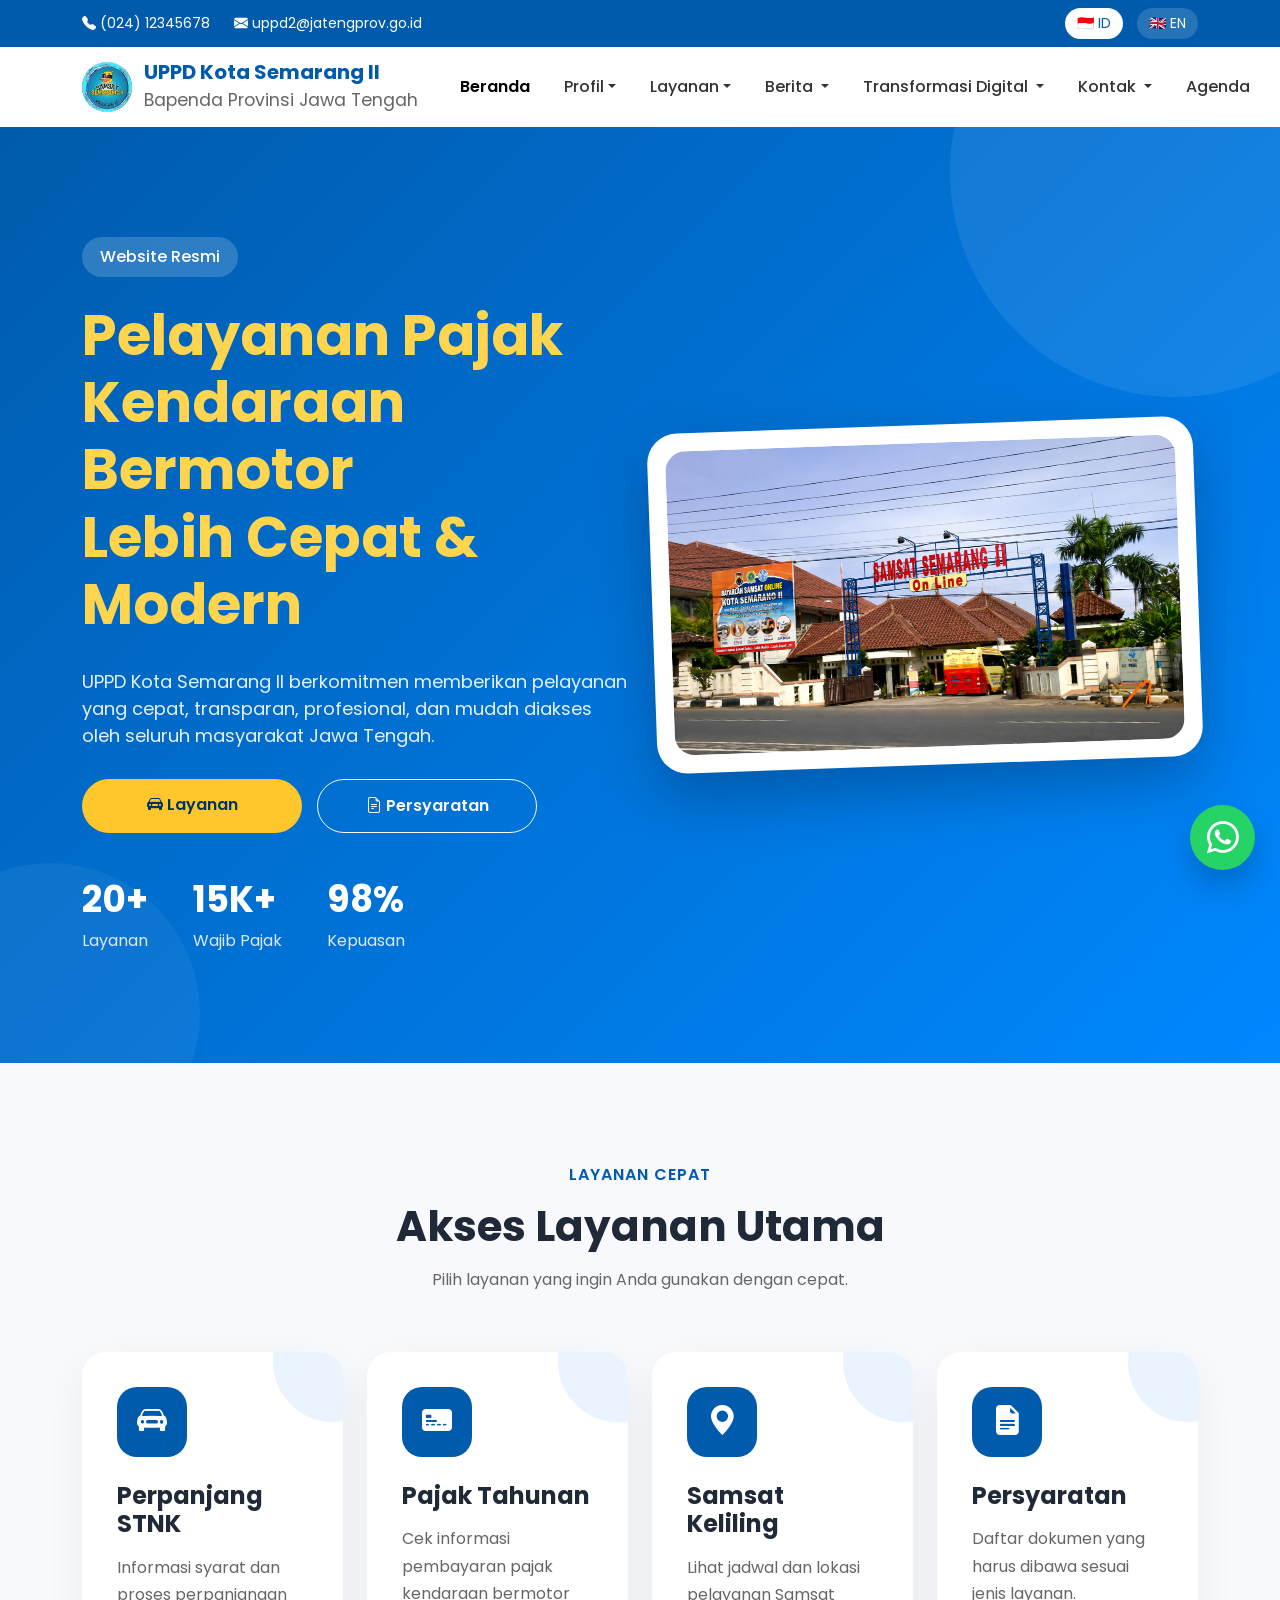
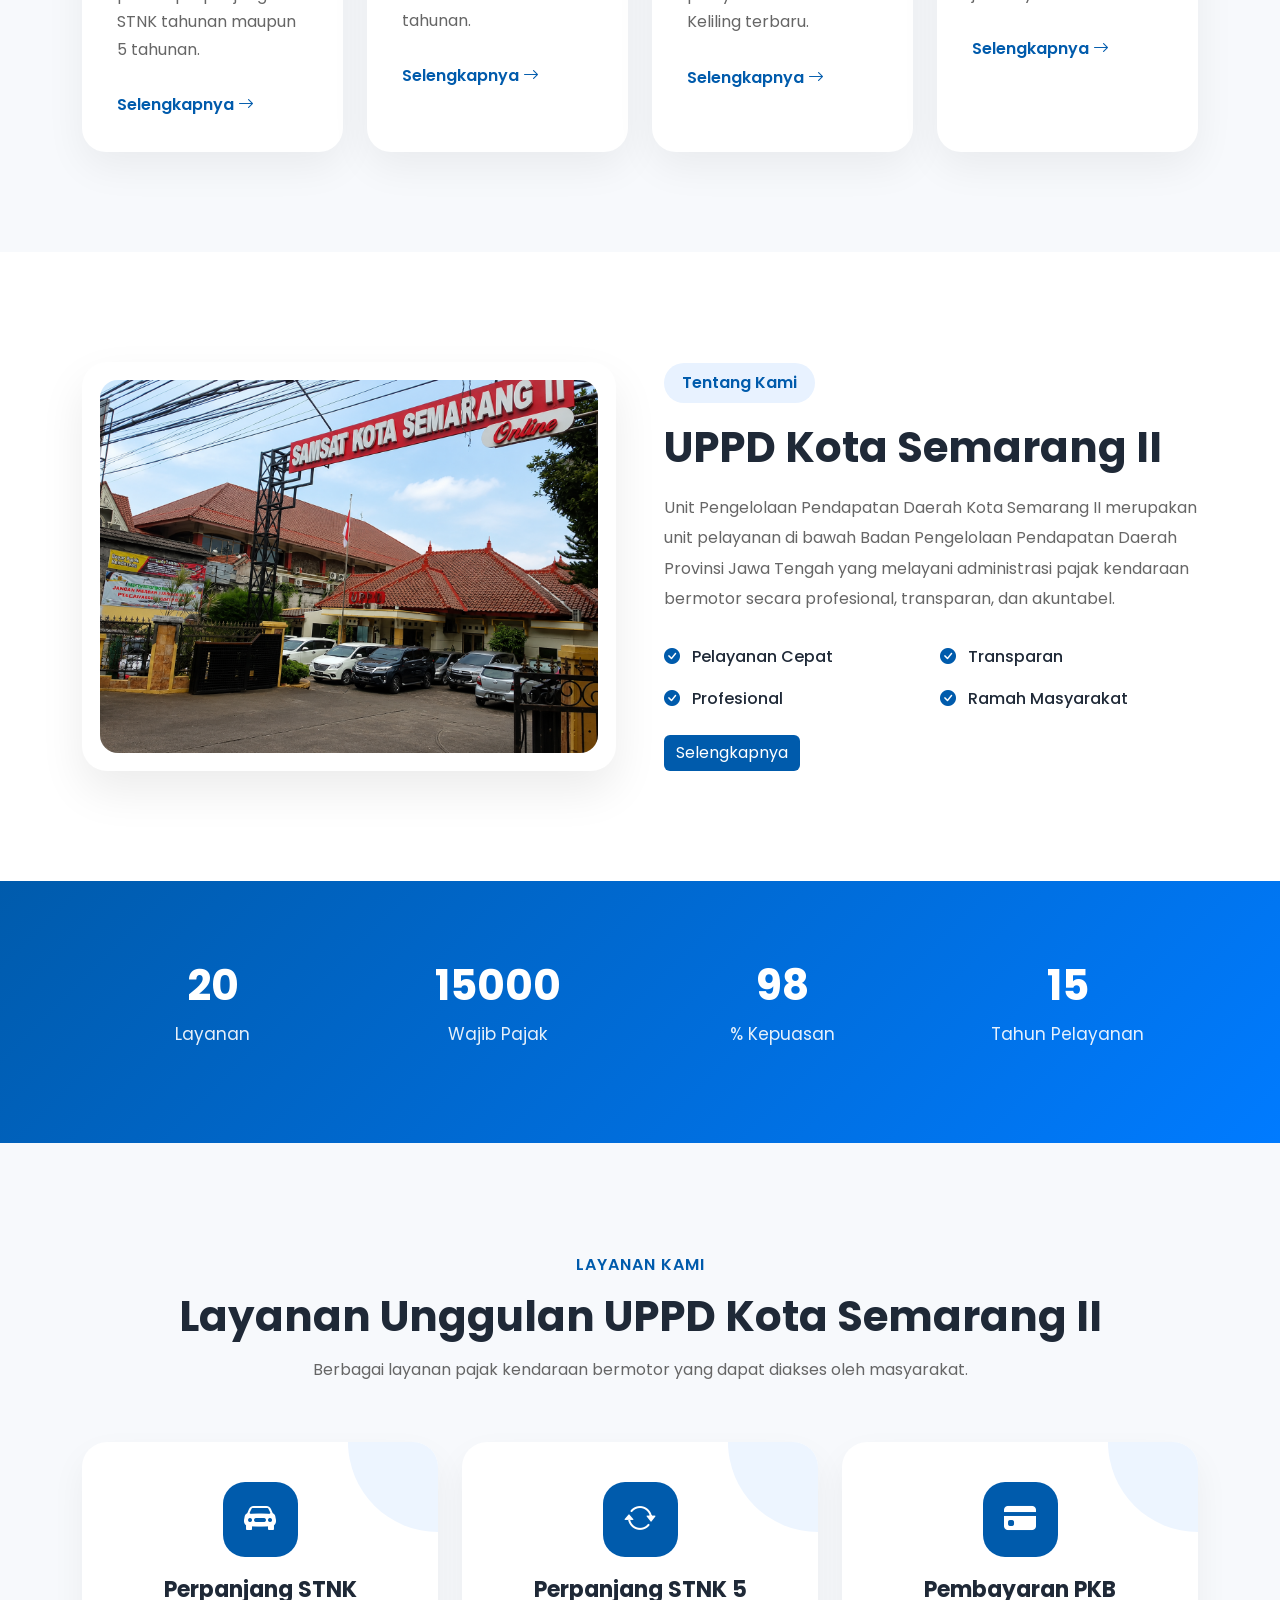
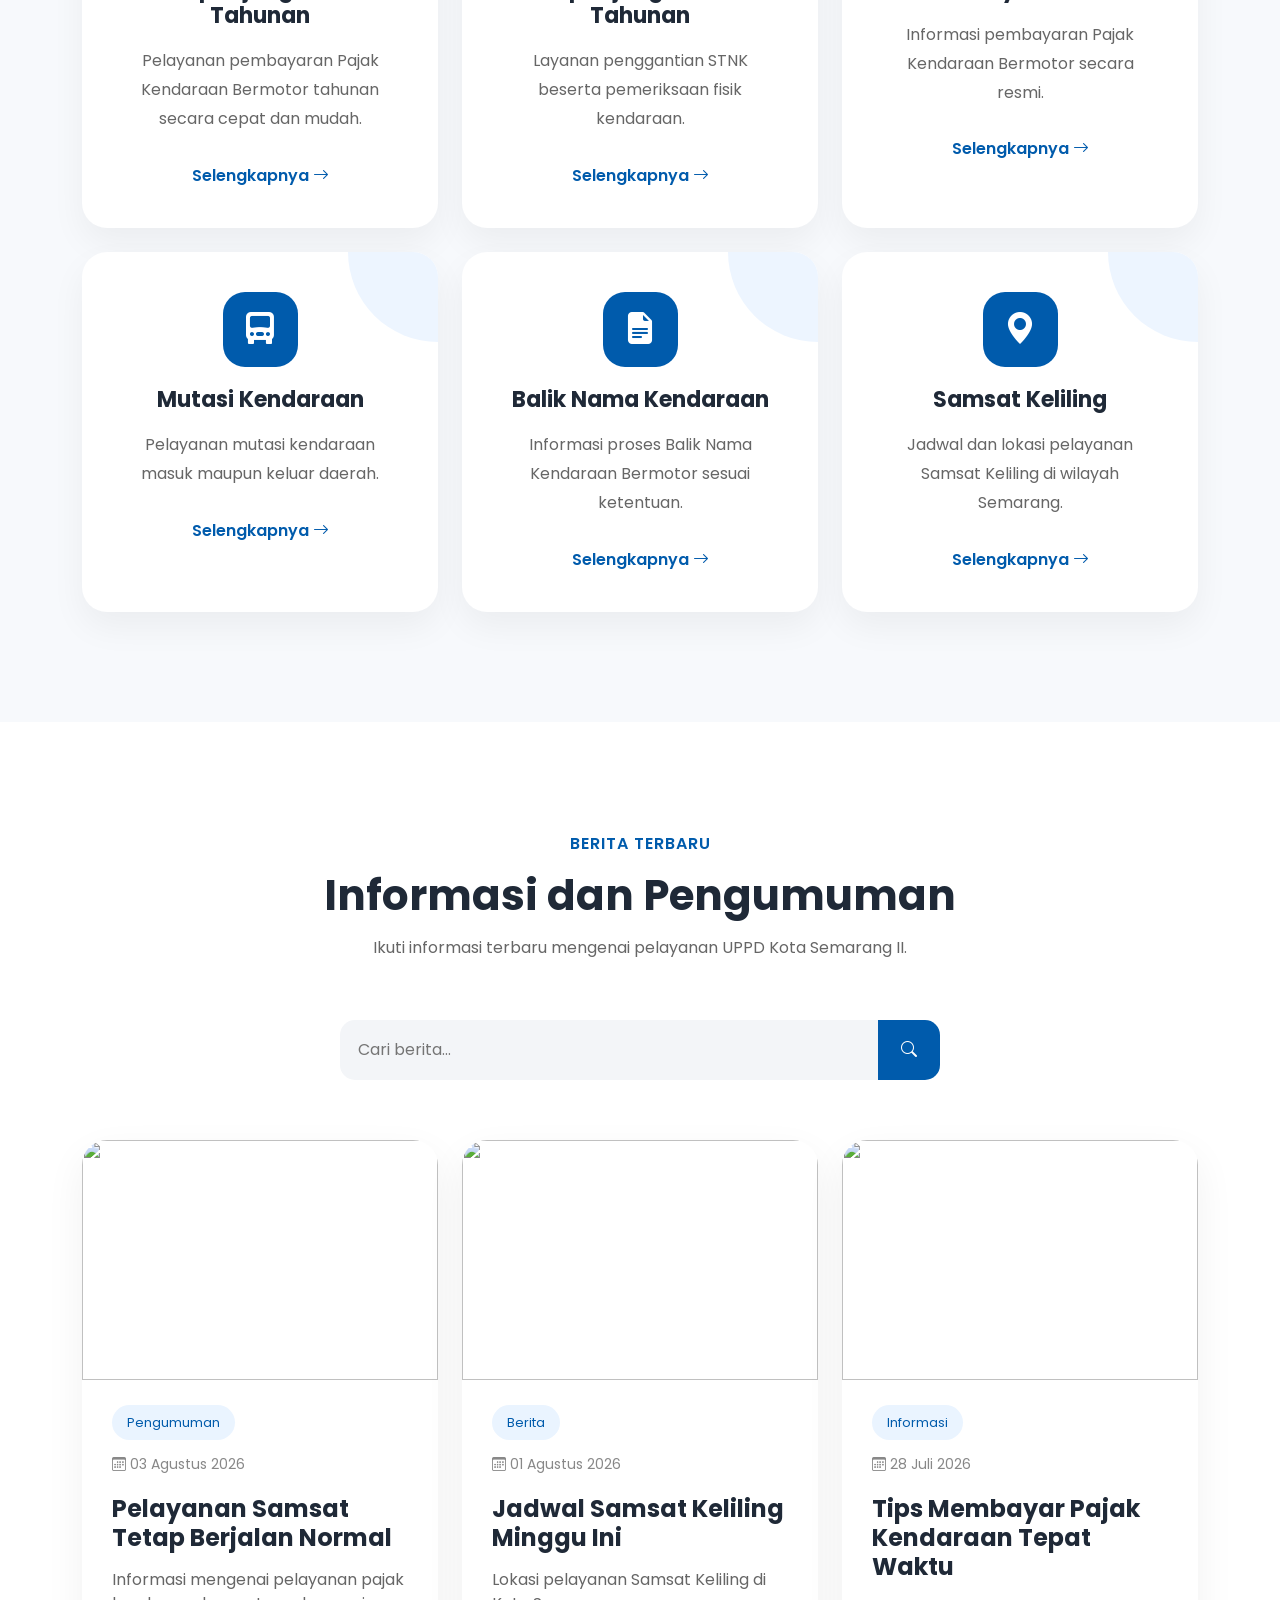
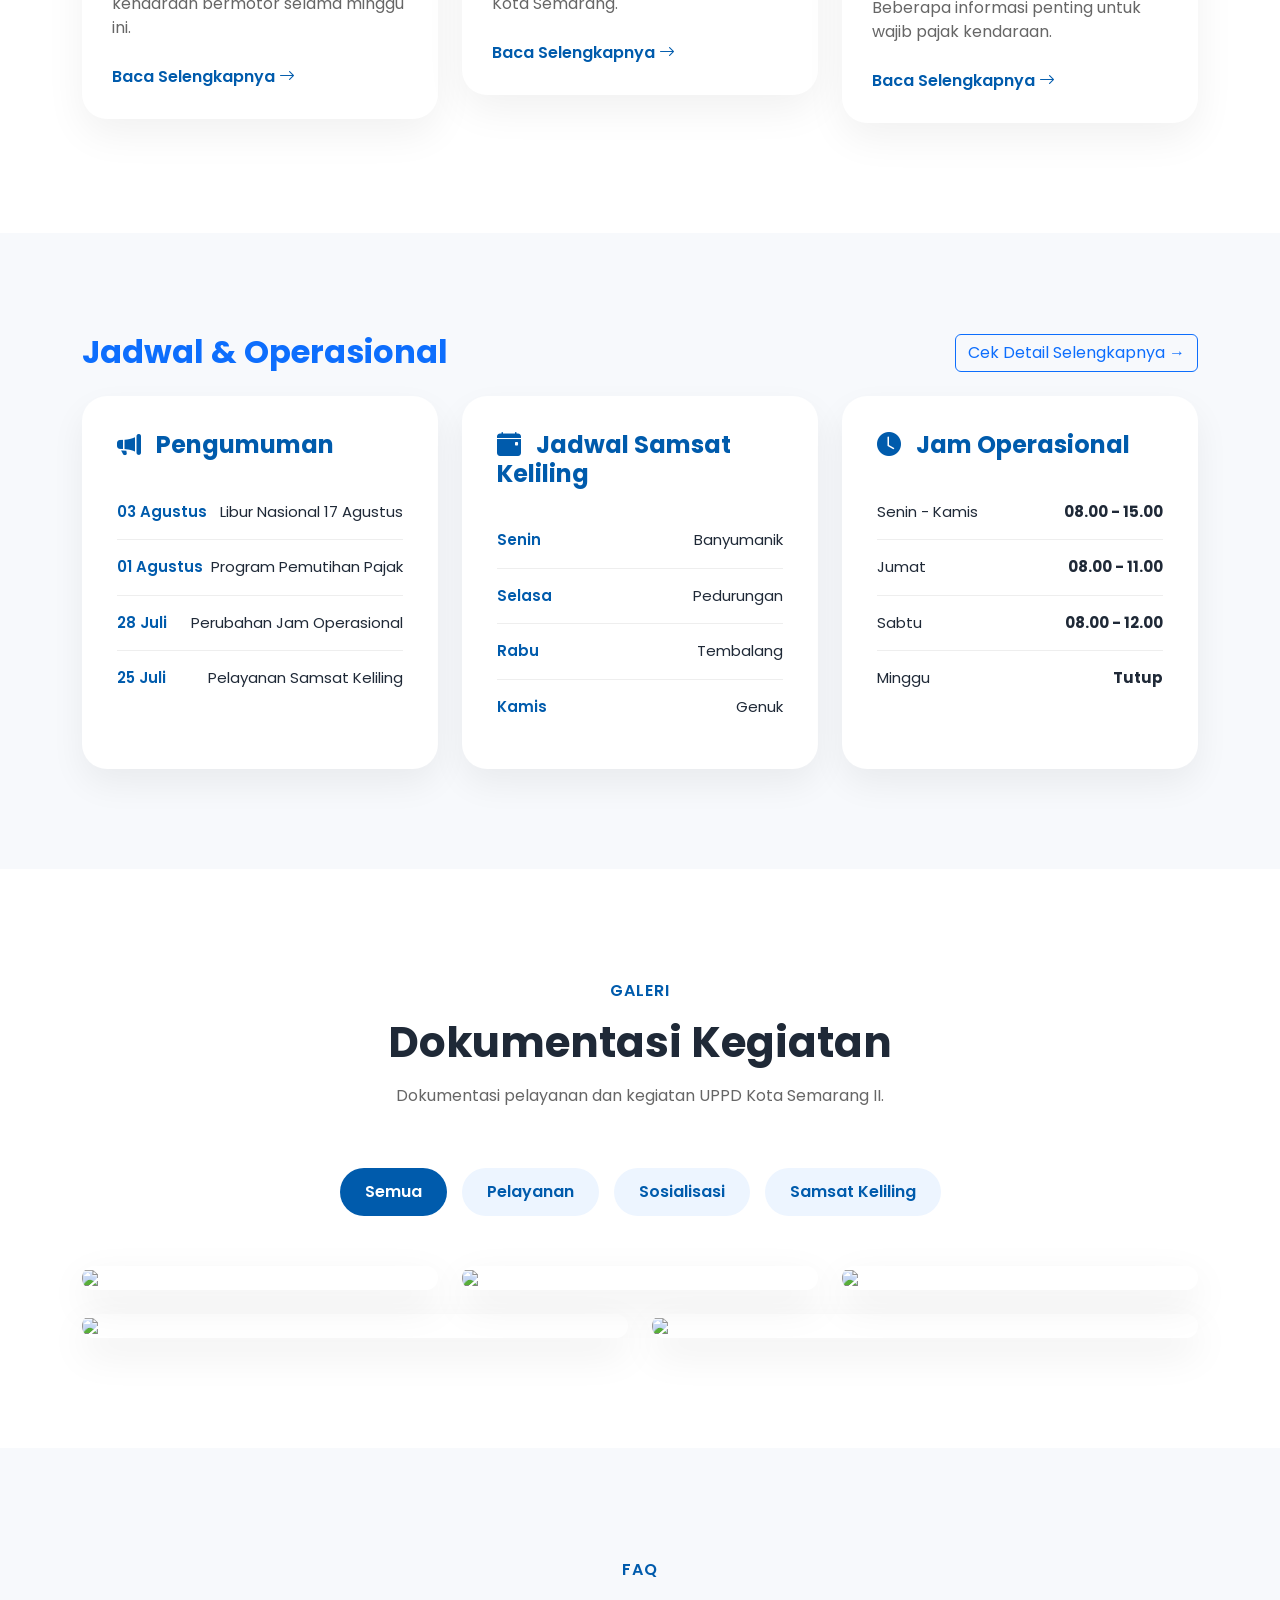
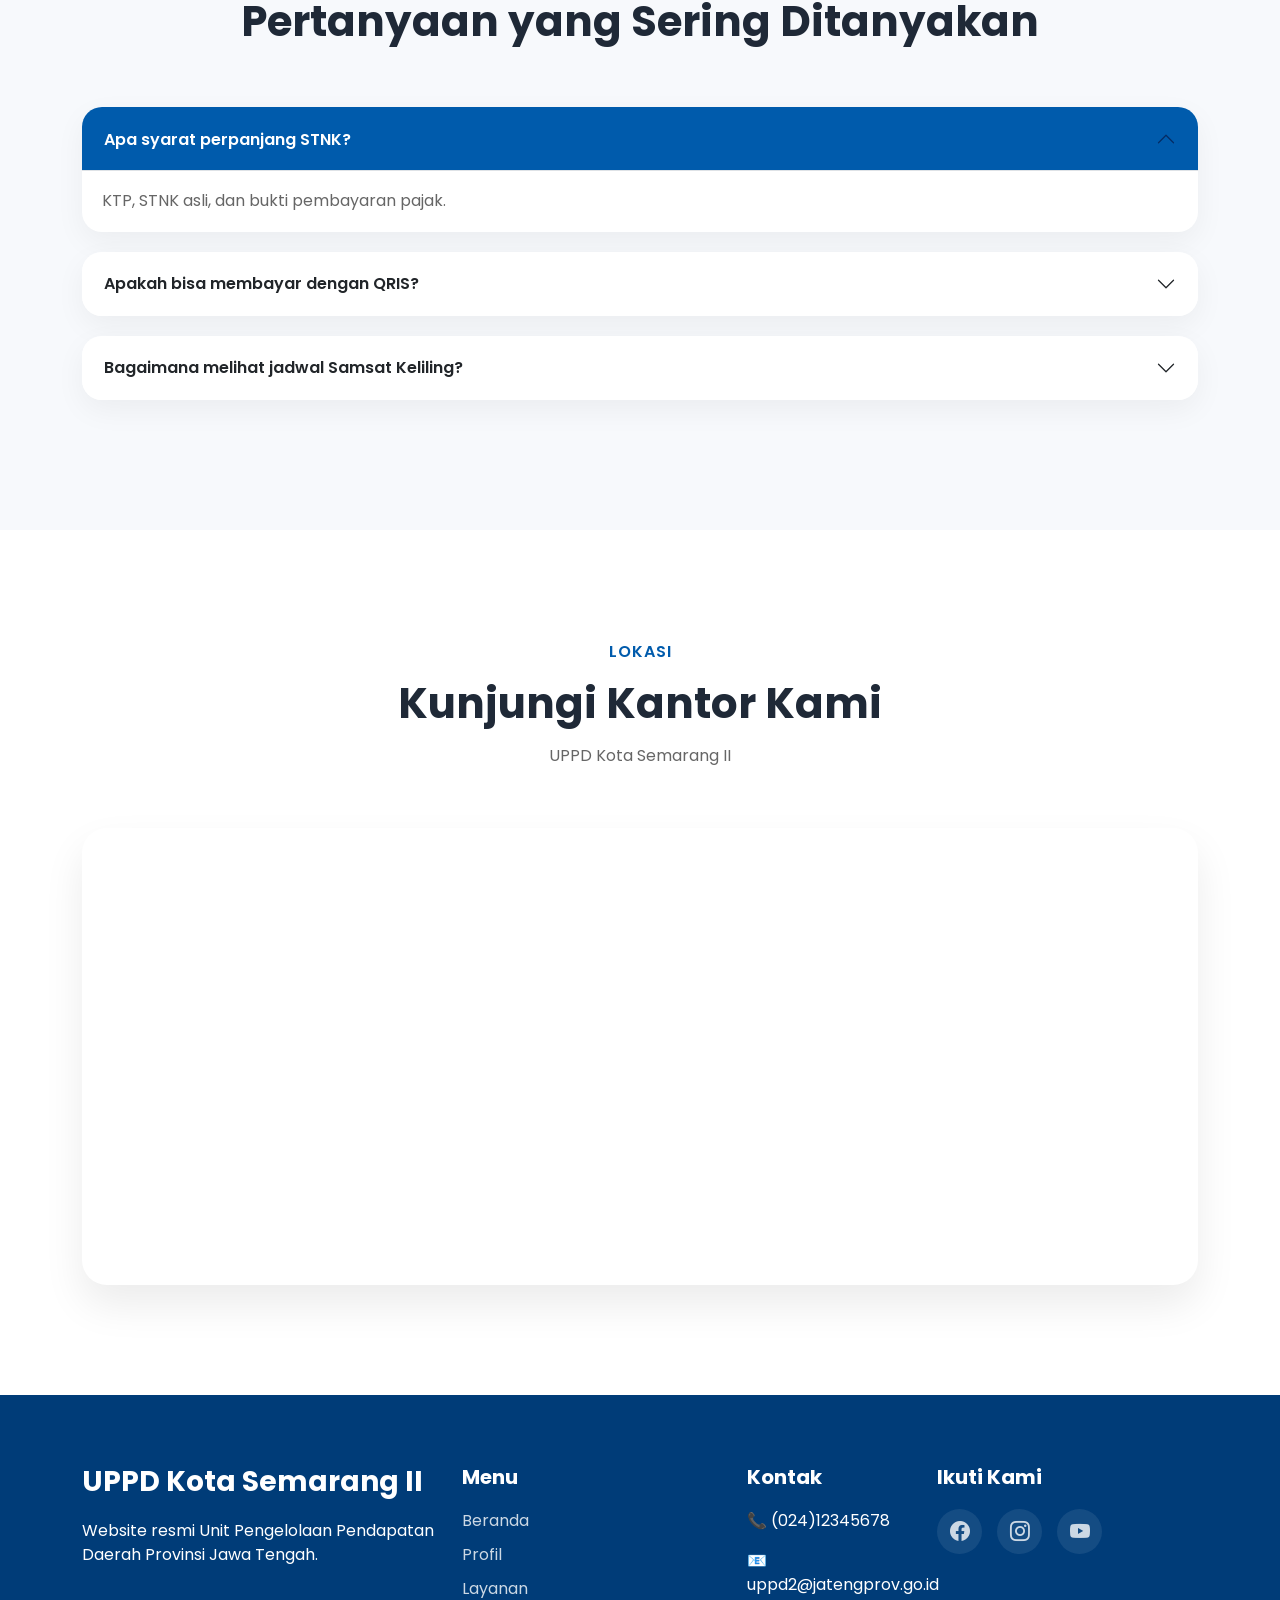
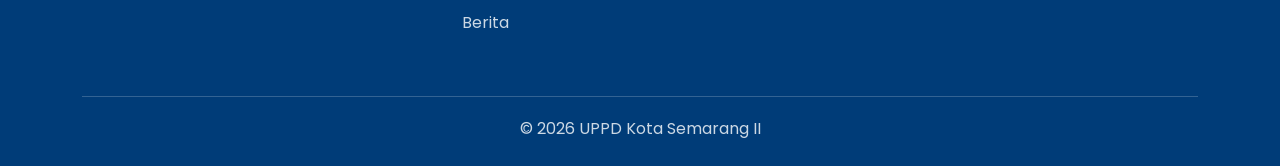
==== commit 2baf1952: "menambahkan translite" ====
--- a/index.html
+++ b/index.html
@@ -120,18 +120,17 @@
 
                     <!-- Beranda -->
 <li class="nav-item">
-    <a href="index.html" class="nav-link active">Beranda</a>
+    <a href="index.html"
+    class="nav-link active"
+    data-lang="home">Beranda</a>
 </li>
 
 <!-- Profil -->
 <li class="nav-item dropdown">
 
     <a class="nav-link dropdown-toggle"
-       href="javascript:void(0)">
-
-        Profil
-
-    </a>
+    data-lang="profile">
+    Profil</a>
 
     <ul class="dropdown-menu">
 
@@ -151,11 +150,7 @@
 <li class="nav-item dropdown">
 
     <a class="nav-link dropdown-toggle"
-       href="javascript:void(0)">
-
-        Layanan
-
-    </a>
+    data-lang="services">Layanan</a>
 
     <ul class="dropdown-menu">
 
@@ -163,9 +158,9 @@
 
         <li><a class="dropdown-item" href="pages/pajak tahunan.html">Pajak Tahunan</a></li>
 
-        <li><a class="dropdown-item" href="pages/balik nama">Balik Nama</a></li>
-
-        <li><a class="dropdown-item" href="pages/mutasi kendaraan">Mutasi Kendaraan</a></li>
+        <li><a class="dropdown-item" href="pages/balik_nama.html">Balik Nama</a></li>
+
+        <li><a class="dropdown-item" href="pages/mutasi_kendaraan.html">Mutasi Kendaraan</a></li>
 
     </ul>
 
@@ -283,16 +278,20 @@
 
             <div class="col-lg-6">
 
-                <span class="hero-badge">
-                    Website Resmi
+                <span
+                class="hero-badge"
+                data-lang="hero_badge">
+                Website Resmi
                 </span>
 
                 <h1>
-                    Pelayanan Pajak Kendaraan Bermotor
-                    <span>Lebih Cepat & Modern</span>
+                    <span data-lang="hero_title1">Pelayanan Pajak</span><br>
+                    <span data-lang="hero_title2">Kendaraan Bermotor</span><br>
+                    <span data-lang="hero_highlight">Lebih Cepat & Modern</span>
                 </h1>
-
-                <p>
+                
+
+                <p data-lang="hero_desc">
                     UPPD Kota Semarang II berkomitmen memberikan pelayanan
                     yang cepat, transparan, profesional, dan mudah diakses
                     oleh seluruh masyarakat Jawa Tengah.
@@ -300,14 +299,14 @@
 
                 <div class="hero-button">
 
-                    <a href="#" class="btn btn-primary btn-lg">
+                    <a class="btn btn-primary">
                         <i class="bi bi-car-front-fill"></i>
-                        Layanan
+                        <span data-lang="service_btn">Layanan</span>
                     </a>
 
-                    <a href="#" class="btn btn-outline-light btn-lg">
+                    <a class="btn btn-outline-light">
                         <i class="bi bi-file-earmark-text"></i>
-                        Persyaratan
+                        <span data-lang="requirement_btn">Persyaratan</span>
                     </a>
 
                 </div>
